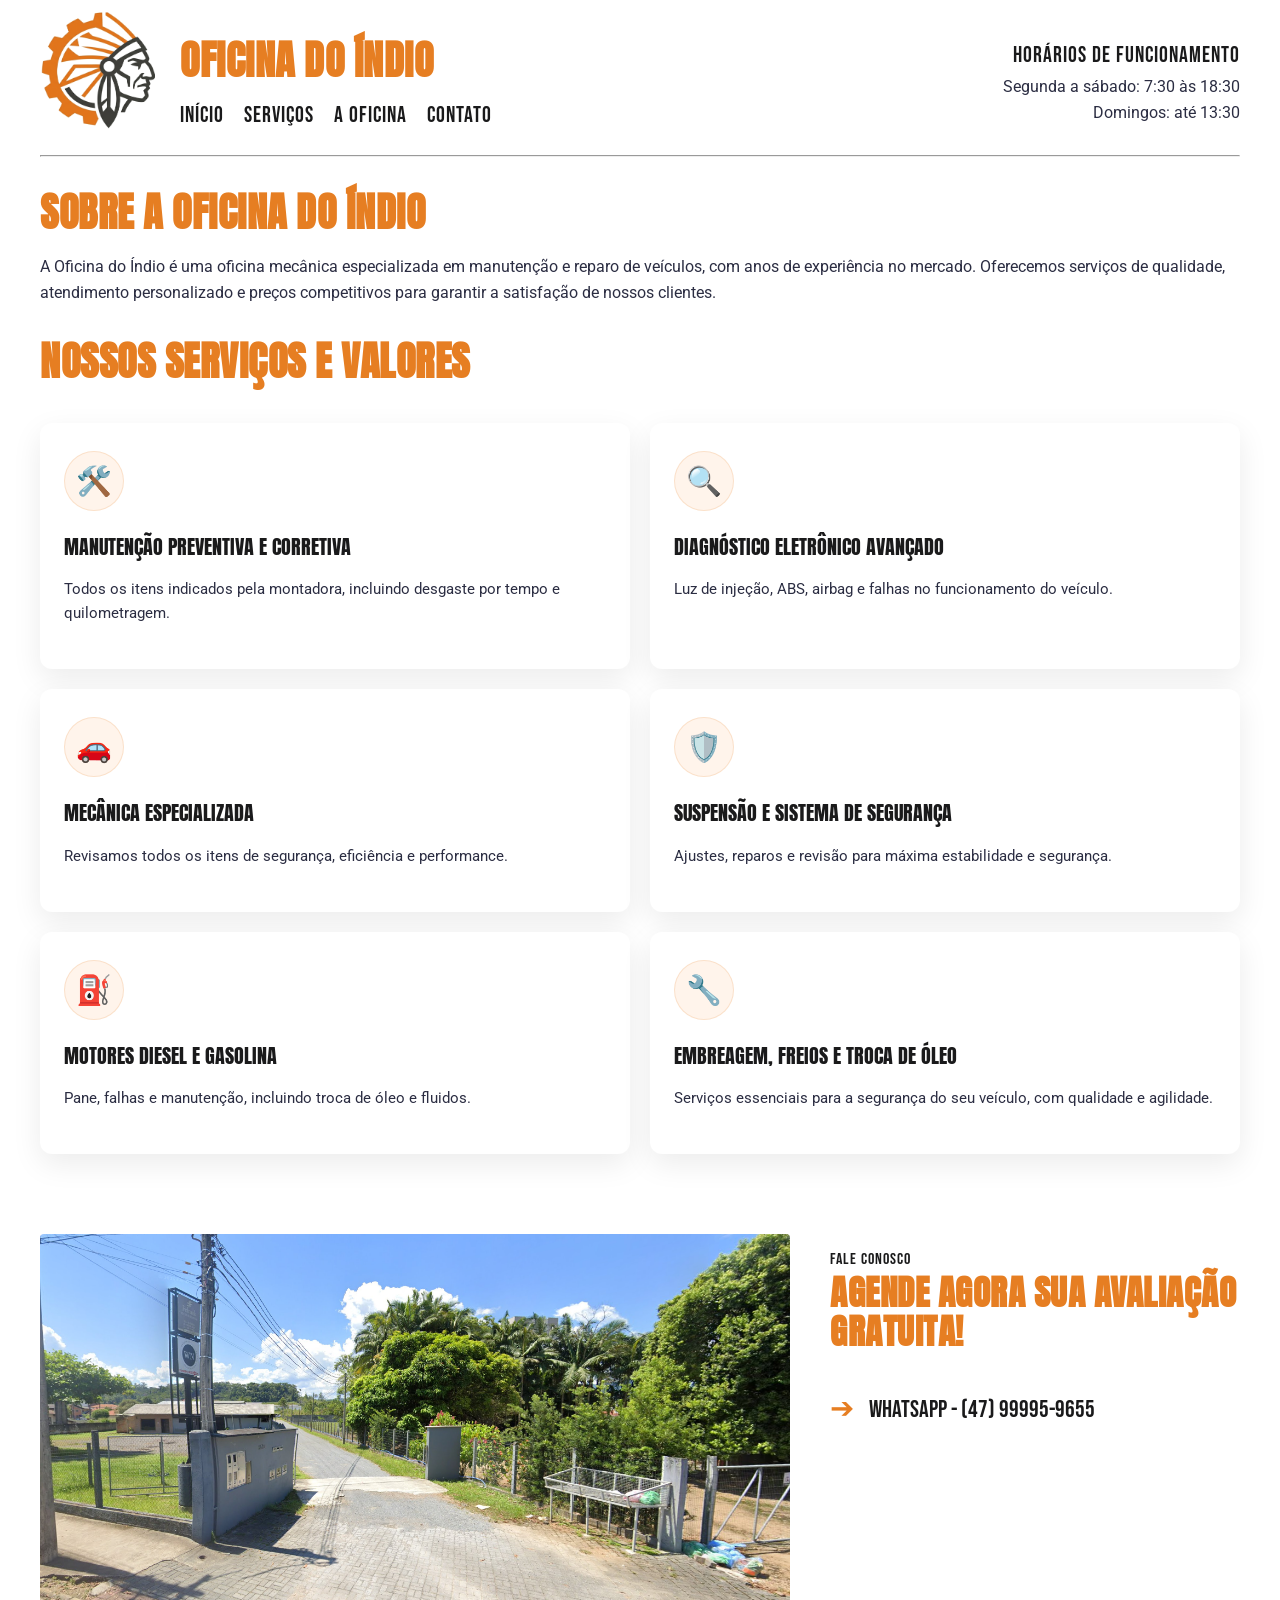
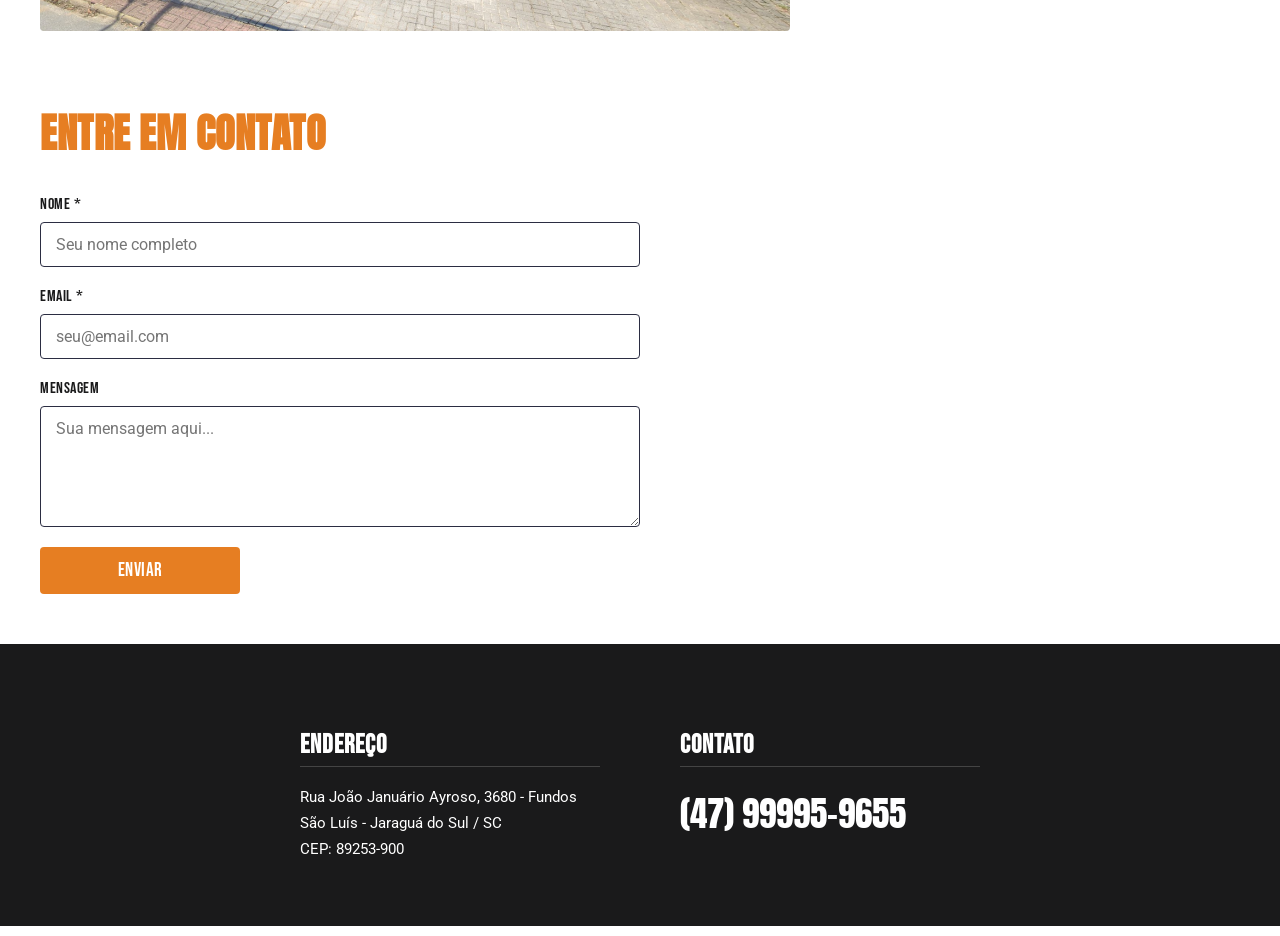
==== index.html @ 6eb39677 "Teste de posicionamento dos cards" ====
<!doctype html>
<html lang="pt-br">
  <head>
    <meta charset="UTF-8" />
    <title>Centro Automotivo - Tabela de Serviços</title>
    <link
      href="https://fonts.googleapis.com/css2?family=Anton&family=Bebas+Neue&family=Roboto:wght@400&display=swap"
      rel="stylesheet"
    />
    <link rel="stylesheet" href="style.css" />
  </head>
  <body>
    <header class="cabecalho-principal">
      <div class="logo-site">
        <img src="assets/Indio.png" alt="Logo Oficina do Índio" />
      </div>
      <div class="conteudo-header">
        <h1 class="titulo">Oficina do Índio</h1>
        <nav>
          <ul
            class="subtitulo"
            style="
              list-style: none;
              display: flex;
              gap: 20px;
              padding: 0;
              margin: 0;
            "
          >
            <li>
              <a href="#" style="text-decoration: none; color: inherit"
                >Início</a
              >
            </li>
            <li>
              <a href="#" style="text-decoration: none; color: inherit"
                >Serviços</a
              >
            </li>
            <li>
              <a
                href="https://www.google.com/maps/place/Felmak+Ind%C3%BAstria+e+Com%C3%A9rcio+de+M%C3%A1quinas/@-26.5097219,-49.1143151,3a,72.2y,346.42h,93.83t/data=!3m7!1e1!3m5!1s7PEscb634aIhVpwPWWst5g!2e0!6shttps:%2F%2Fstreetviewpixels-pa.googleapis.com%2Fv1%2Fthumbnail%3Fcb_client%3Dmaps_sv.tactile%26w%3D900%26h%3D600%26pitch%3D-3.8315951466737204%26panoid%3D7PEscb634aIhVpwPWWst5g%26yaw%3D346.4233064825721!7i16384!8i8192!4m6!3m5!1s0x94de959bc41b683d:0xf717cbf7c8d85d97!8m2!3d-26.509645!4d-49.114308!16s%2Fg%2F11fd4t3gtv?entry=ttu&g_ep=EgoyMDI2MDQxMi4wIKXMDSoASAFQAw%3D%3D"
                target="_blank"
                rel="noopener noreferrer"
                style="text-decoration: none; color: inherit"
                >A Oficina</a
              >
            </li>
            <li>
              <a
                href="#sessao-contato"
                style="text-decoration: none; color: inherit"
                >Contato</a
              >
            </li>
          </ul>
        </nav>
      </div>
      <div class="horarios-container">
        <h3 class="subtitulo">Horários de Funcionamento</h3>
        <p class="texto-corpo horarios">
          Segunda a sábado: 7:30 às 18:30<br />
          Domingos: até 13:30
        </p>
      </div>
    </header>

    <hr />

    <main>
      <h2 class="titulo">Sobre a Oficina do Índio</h2>
      <p class="texto-corpo">
        A Oficina do Índio é uma oficina mecânica especializada em manutenção e
        reparo de veículos, com anos de experiência no mercado. Oferecemos
        serviços de qualidade, atendimento personalizado e preços competitivos
        para garantir a satisfação de nossos clientes.
      </p>

      <h2 class="titulo">Nossos Serviços e Valores</h2>

      <section class="cards-servicos">
        <article class="card-servico">
          <div class="card-icone">🛠️</div>
          <h3>Manutenção Preventiva e Corretiva</h3>
          <p>
            Todos os itens indicados pela montadora, incluindo desgaste por
            tempo e quilometragem.
          </p>
        </article>
        <article class="card-servico">
          <div class="card-icone">🔍</div>
          <h3>Diagnóstico Eletrônico Avançado</h3>
          <p>
            Luz de injeção, ABS, airbag e falhas no funcionamento do veículo.
          </p>
        </article>
        <article class="card-servico">
          <div class="card-icone">🚗</div>
          <h3>Mecânica Especializada</h3>
          <p>
            Revisamos todos os itens de segurança, eficiência e performance.
          </p>
        </article>
        <article class="card-servico">
          <div class="card-icone">🛡️</div>
          <h3>Suspensão e Sistema de Segurança</h3>
          <p>
            Ajustes, reparos e revisão para máxima estabilidade e segurança.
          </p>
        </article>
        <article class="card-servico">
          <div class="card-icone">⛽</div>
          <h3>Motores Diesel e Gasolina</h3>
          <p>Pane, falhas e manutenção, incluindo troca de óleo e fluidos.</p>
        </article>
        <article class="card-servico">
          <div class="card-icone">🔧</div>
          <h3>Embreagem, Freios e Troca de Óleo</h3>
          <p>
            Serviços essenciais para a segurança do seu veículo, com qualidade e
            agilidade.
          </p>
        </article>
      </section>

      <section id="sessao-contato" class="container-agendamento">
        <div class="bloco-imagem">
          <img
            src="assets/Imagem Exterior Oficina.png"
            alt="Oficina do Índio"
            height="350"
            ,
            width="600"
          />
        </div>
        <div class="bloco-texto">
          <p class="subtitulo" style="font-size: 1rem; margin-bottom: 5px">
            Fale Conosco
          </p>
          <h2 class="titulo" style="font-size: 2.2rem; margin-top: 0">
            Agende agora sua avaliação gratuita!
          </h2>
          <a
            href="https://wa.me/5547999959655"
            target="_blank"
            class="botao-zap"
          >
            <span class="seta">➔</span> WHATSAPP - (47) 99995-9655
          </a>
        </div>
      </section>

      <h2 class="titulo">Entre em Contato</h2>
      <form
        action="https://formspree.io/f/mqeweqrk"
        method="POST"
        class="formulario"
      >
        <div class="grupo-formulario">
          <label for="nome" class="rotulo">Nome *</label>
          <input
            type="text"
            id="nome"
            name="nome"
            required
            placeholder="Seu nome completo"
          />
        </div>
        <div class="grupo-formulario">
          <label for="email" class="rotulo">Email *</label>
          <input
            type="email"
            id="email"
            name="email"
            required
            placeholder="seu@email.com"
          />
        </div>
        <div class="grupo-formulario">
          <label for="mensagem" class="rotulo">Mensagem</label>
          <textarea
            id="mensagem"
            name="mensagem"
            placeholder="Sua mensagem aqui..."
            rows="5"
          ></textarea>
        </div>
        <button type="submit" class="botao-enviar">Enviar</button>
      </form>
    </main>

    <footer class="rodape-container">
      <div class="coluna-footer">
        <h3 class="subtitulo-footer">Endereço</h3>
        <div class="linha-divisora"></div>
        <div class="texto-corpo-footer">
          <p>Rua João Januário Ayroso, 3680 - Fundos</p>
          <p>São Luís - Jaraguá do Sul / SC</p>
          <p>CEP: 89253-900</p>
        </div>
      </div>

      <div class="coluna-footer">
        <h3 class="subtitulo-footer">Contato</h3>
        <div class="linha-divisora"></div>
        <div class="zap-destaque">(47) 99995-9655</div>
      </div>
    </footer>
  </body>
</html>
---- style.css ----
:root {
  --laranja-industrial: #e67e22;
  --preto-graxa: #1a1a1b;
  --cinza-metal: #2b2d42;
  --cinza-fundo: #f5f5f5;
}

html {
  scroll-behavior: smooth;
  overflow-x: hidden;
}

body {
  margin: 40px;
  background-color: #ffffff;
  overflow-x: hidden;
}

.titulo {
  font-family: "Anton", sans-serif;
  text-transform: uppercase;
  font-size: 2.5rem;
  line-height: 1.1;
  letter-spacing: 0.5px;
  color: var(--laranja-industrial);
  margin-bottom: 20px;
  display: block;
}

.subtitulo {
  font-family: "Bebas Neue", sans-serif;
  font-weight: 400;
  color: var(--preto-graxa);
  text-transform: uppercase;
  font-size: 1.4rem;
  letter-spacing: 1px;
}

.texto-corpo {
  font-family: "Roboto", sans-serif;
  font-weight: 400;
  font-size: 1rem;
  color: var(--cinza-metal);
  line-height: 1.6;
}

.cards-servicos {
  display: grid;
  gap: 20px;
  grid-template-columns: repeat(2, minmax(0, 1fr));
  margin: 40px 0;
}

@media (max-width: 768px) {
  .cards-servicos {
    grid-template-columns: 1fr;
  }
}

.card-servico {
  background: #ffffff;
  border-radius: 12px;
  padding: 28px 24px;
  box-shadow: 0 10px 30px rgba(0, 0, 0, 0.08);
  transition:
    transform 0.25s ease,
    box-shadow 0.25s ease;
}

.card-servico:hover {
  transform: translateY(-6px);
  box-shadow: 0 16px 36px rgba(0, 0, 0, 0.12);
}

.card-icone {
  width: 58px;
  height: 58px;
  border-radius: 50%;
  background: #fff4eb;
  display: flex;
  align-items: center;
  justify-content: center;
  font-size: 1.8rem;
  margin-bottom: 18px;
  color: var(--laranja-industrial);
  border: 1px solid rgba(230, 126, 34, 0.16);
}

.card-servico h3 {
  font-family: "Anton", sans-serif;
  font-size: 1.25rem;
  font-weight: 400;
  margin-bottom: 12px;
  color: var(--preto-graxa);
  text-transform: uppercase;
}

.card-servico p {
  font-family: "Roboto", sans-serif;
  color: var(--cinza-metal);
  font-size: 0.96rem;
  line-height: 1.6;
}

.horarios {
  text-align: right;
}

.formulario {
  display: flex;
  flex-direction: column;
  gap: 20px;
  max-width: 600px;
  margin: 40px 0;
}

.grupo-formulario {
  display: flex;
  flex-direction: column;
  gap: 8px;
}

.rotulo {
  font-family: "Bebas Neue", sans-serif;
  font-size: 1rem;
  color: var(--preto-graxa);
  text-transform: uppercase;
  letter-spacing: 0.5px;
}

.formulario input,
.formulario textarea {
  padding: 12px 15px;
  border: 1px solid var(--cinza-metal);
  border-radius: 4px;
  font-family: "Roboto", sans-serif;
  font-size: 1rem;
  color: var(--cinza-metal);
  resize: vertical;
}

.formulario input:focus,
.formulario textarea:focus {
  outline: none;
  border-color: var(--laranja-industrial);
  box-shadow: 0 0 5px rgba(230, 126, 34, 0.3);
}

.botao-enviar {
  padding: 12px 30px;
  background-color: var(--laranja-industrial);
  color: #ffffff;
  border: none;
  border-radius: 4px;
  font-family: "Bebas Neue", sans-serif;
  font-size: 1.2rem;
  text-transform: uppercase;
  letter-spacing: 0.5px;
  cursor: pointer;
  transition:
    background-color 0.3s,
    transform 0.2s;
  max-width: 200px;
}

.botao-enviar:hover {
  background-color: #d46a1a;
  transform: translateY(-2px);
}

.botao-enviar:active {
  transform: translateY(0);
}

.modal-overlay {
  display: none;
  position: fixed;
  top: 0;
  left: 0;
  width: 100%;
  height: 100%;
  background-color: rgba(0, 0, 0, 0.5);
  z-index: 999;
  align-items: center;
  justify-content: center;
}

.modal-overlay.ativo {
  display: flex;
}

.modal {
  background-color: #ffffff;
  border-radius: 8px;
  padding: 40px;
  text-align: center;
  max-width: 500px;
  width: 90%;
  box-shadow: 0 4px 20px rgba(0, 0, 0, 0.2);
  animation: slideIn 0.3s ease-out;
}

@keyframes slideIn {
  from {
    opacity: 0;
    transform: translateY(-20px);
  }
  to {
    opacity: 1;
    transform: translateY(0);
  }
}

.modal.sucesso {
  border-left: 5px solid #27ae60;
}

.modal.erro {
  border-left: 5px solid #e74c3c;
}

.modal-titulo {
  font-family: "Bebas Neue", sans-serif;
  font-size: 1.8rem;
  text-transform: uppercase;
  margin-bottom: 15px;
  letter-spacing: 0.5px;
}

.modal.sucesso .modal-titulo {
  color: #27ae60;
}

.modal.erro .modal-titulo {
  color: #e74c3c;
}

.modal-mensagem {
  font-family: "Roboto", sans-serif;
  font-size: 1rem;
  color: var(--cinza-metal);
  margin-bottom: 25px;
  line-height: 1.6;
}

.modal-botao {
  padding: 10px 25px;
  background-color: var(--laranja-industrial);
  color: #ffffff;
  border: none;
  border-radius: 4px;
  font-family: "Bebas Neue", sans-serif;
  font-size: 1rem;
  text-transform: uppercase;
  cursor: pointer;
  transition: background-color 0.3s;
}

.modal-botao:hover {
  background-color: #d46a1a;
}

nav a {
  color: inherit;
  text-decoration: none;
}

table {
  border-collapse: collapse;
  width: 100%;
  max-width: 750px;
  margin: 20px 0;
  border: none;
}

thead tr.subtitulo {
  background-color: var(--preto-graxa);
}

th {
  color: #ffffff;
  text-align: left;
  padding: 15px;
}

tbody td {
  padding: 12px 15px;
  border: none;
}

tbody tr:nth-child(even) {
  background-color: var(--cinza-fundo);
}

tbody tr:nth-child(odd) {
  background-color: #ffffff;
}

.container-agendamento {
  display: flex;
  align-items: flex-start;
  justify-content: flex-start;
  gap: 40px;
  margin: 80px 0;
  flex-wrap: wrap;
}

.bloco-imagem {
  text-align: left;
  max-width: 750px;
  width: 100%;
}

.bloco-imagem img {
  display: block;
  margin: 0;
  width: 100%;
  max-width: 750px;
  height: auto;
  border-radius: 4px;
}

.bloco-texto {
  flex: 1;
  min-width: 300px;
  max-width: 500px;
}

.botao-zap {
  display: inline-flex;
  align-items: center;
  text-decoration: none;
  font-family: "Bebas Neue", sans-serif;
  color: var(--preto-graxa);
  font-size: 1.5rem;
  margin-top: 20px;
  transition: transform 0.2s;
}

.botao-zap:hover {
  transform: translateX(10px);
}

.botao-zap .seta {
  color: var(--laranja-industrial);
  margin-right: 15px;
  font-size: 1.8rem;
}

.rodape-container {
  background-color: var(--preto-graxa);
  width: 100vw;
  position: relative;
  left: 50%;
  right: 50%;
  margin-left: -50vw;
  margin-right: -50vw;
  padding: 60px 0;
  margin-top: 50px;
  display: flex;
  justify-content: center;
  gap: 80px;
  flex-wrap: wrap;
}

.coluna-footer {
  min-width: 300px;
}

.subtitulo-footer {
  font-family: "Bebas Neue", sans-serif;
  color: #ffffff;
  font-size: 1.6rem;
  text-transform: uppercase;
  margin-bottom: 5px;
  letter-spacing: 1px;
}

.linha-divisora {
  width: 100%;
  height: 1px;
  background-color: #444;
  margin-bottom: 20px;
}

.texto-corpo-footer p {
  font-family: "Roboto", sans-serif;
  color: #ffffff !important;
  font-size: 0.95rem;
  margin: 5px 0;
  line-height: 1.4;
}

.zap-destaque {
  font-family: "Anton", sans-serif;
  color: #ffffff;
  font-size: 2.2rem;
  margin-top: 20px;
}

body {
  position: relative;
  margin: 0;
  padding: 10px 40px;
  background-color: #ffffff;
  overflow-x: hidden;
}

.horarios-container {
  position: absolute;
  top: 20px;
  right: 40px;
  text-align: right;
  max-width: 260px;
}

.horarios-container .subtitulo {
  margin-bottom: 5px;
}

.horarios-container .texto-corpo {
  margin: 0;
}

.logo-site img {
  height: 120px;
  width: auto;
  display: block;
}

.conteudo-header nav {
  margin-top: 15px;
}

.cabecalho-principal {
  display: flex;
  align-items: center;
  gap: 25px;
  margin-top: 0;
  margin-bottom: 25px;
}
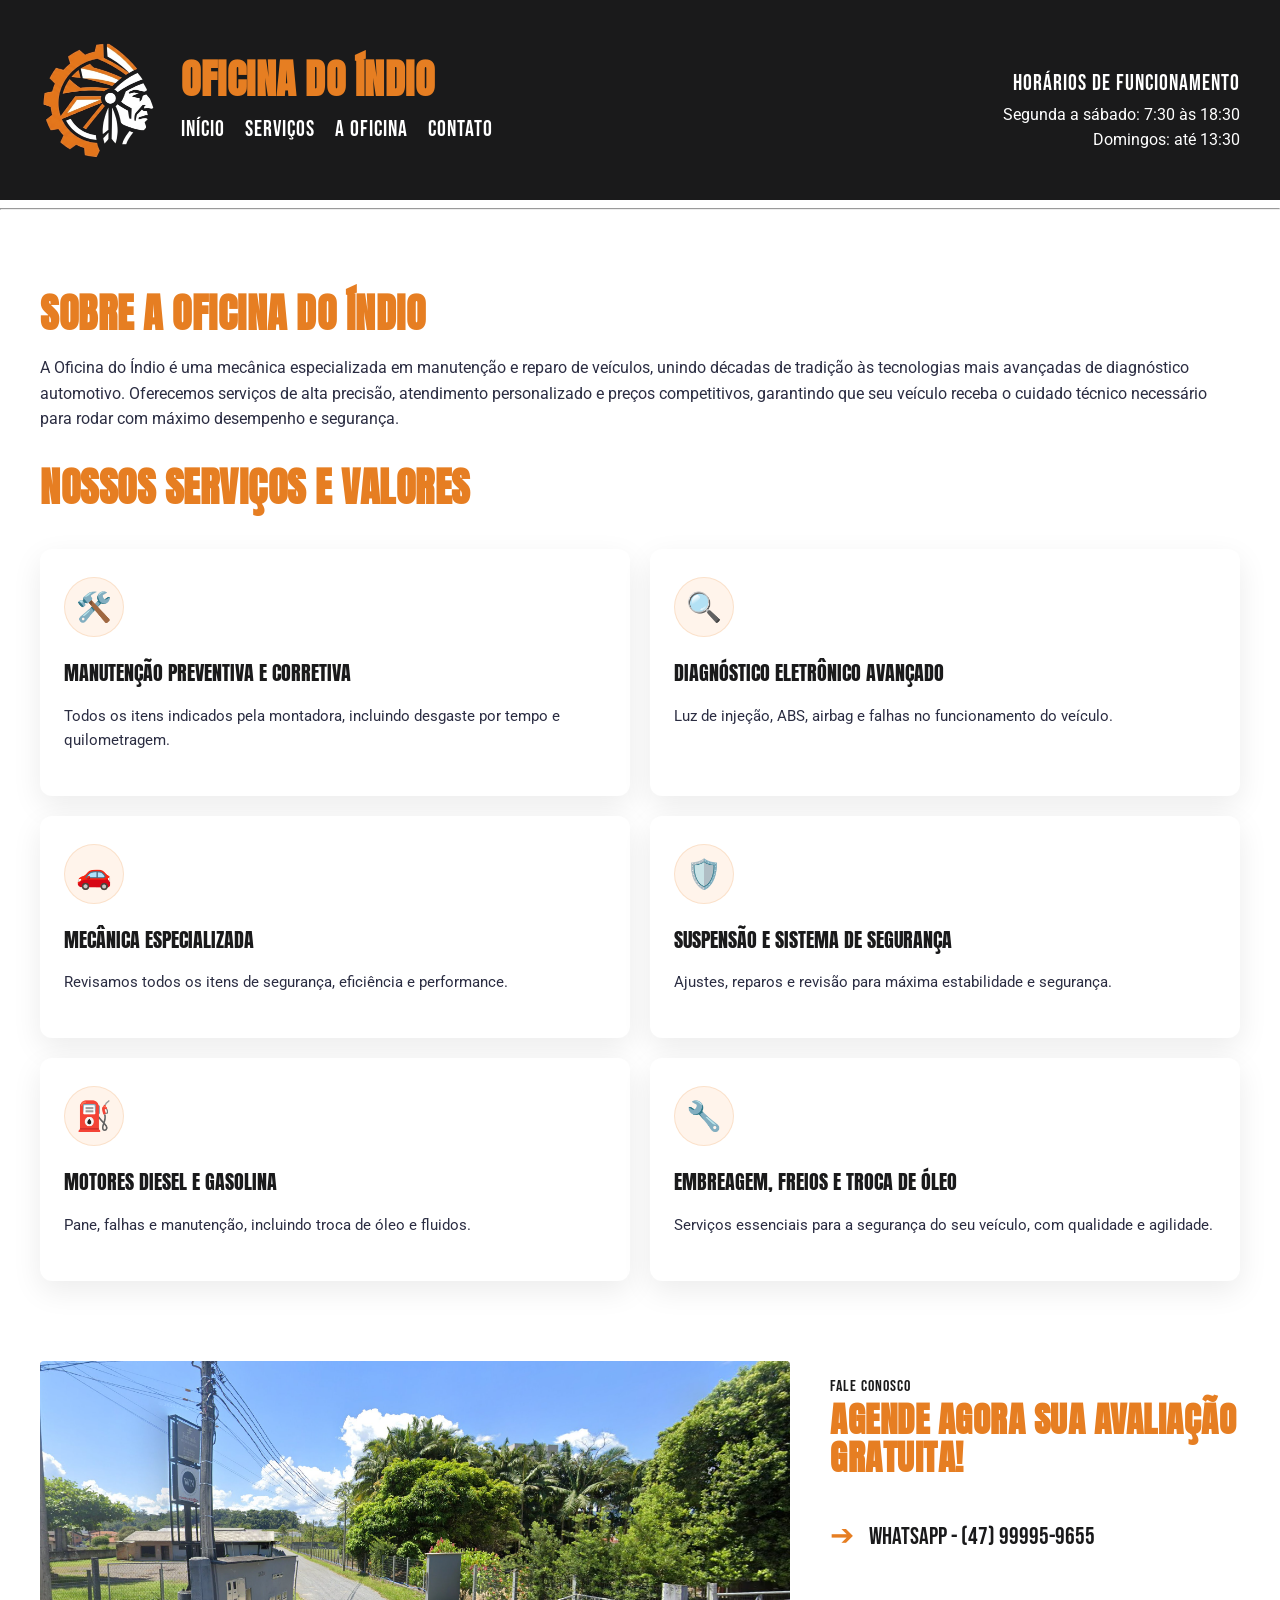
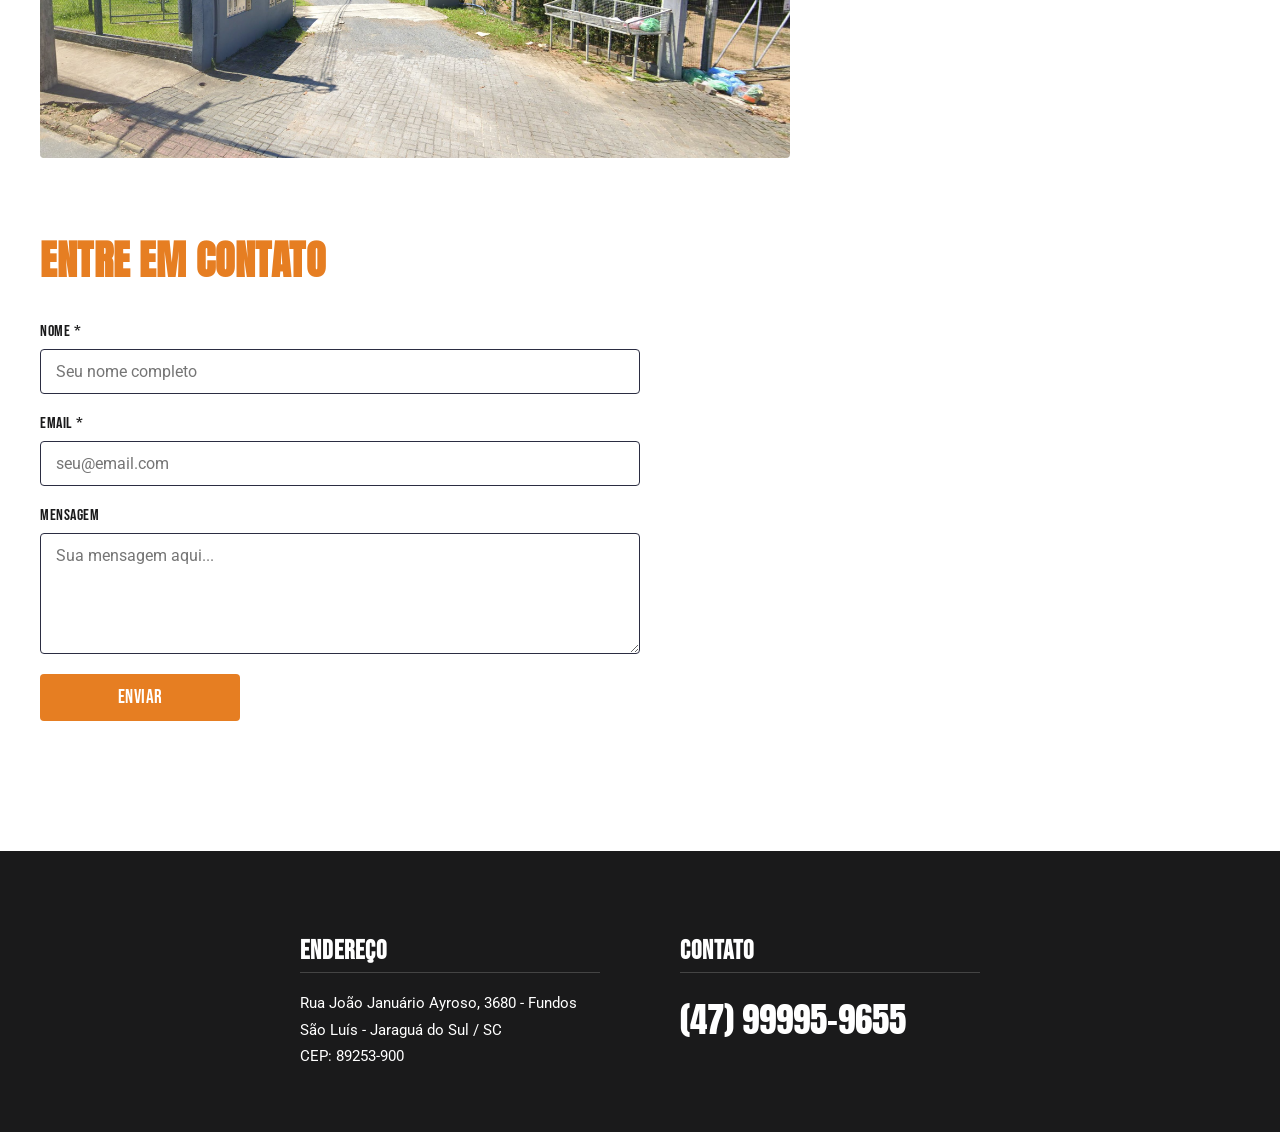
==== commit b1395ca4: "Modifiquei o ícone e o texto um pouco" ====
--- a/index.html
+++ b/index.html
@@ -12,7 +12,7 @@
   <body>
     <header class="cabecalho-principal">
       <div class="logo-site">
-        <img src="assets/Indio.png" alt="Logo Oficina do Índio" />
+        <img src="assets/indio2.png" alt="Logo Oficina do Índio" />
       </div>
       <div class="conteudo-header">
         <h1 class="titulo">Oficina do Índio</h1>
@@ -70,10 +70,10 @@
     <main>
       <h2 class="titulo">Sobre a Oficina do Índio</h2>
       <p class="texto-corpo">
-        A Oficina do Índio é uma oficina mecânica especializada em manutenção e
-        reparo de veículos, com anos de experiência no mercado. Oferecemos
-        serviços de qualidade, atendimento personalizado e preços competitivos
-        para garantir a satisfação de nossos clientes.
+        A Oficina do Índio é uma mecânica especializada em manutenção e reparo de veículos,
+        unindo décadas de tradição às tecnologias mais avançadas de diagnóstico automotivo.
+        Oferecemos serviços de alta precisão, atendimento personalizado e preços competitivos,
+        garantindo que seu veículo receba o cuidado técnico necessário para rodar com máximo desempenho e segurança.
       </p>
 
       <h2 class="titulo">Nossos Serviços e Valores</h2>
--- a/style.css
+++ b/style.css
@@ -11,9 +11,82 @@
 }
 
 body {
-  margin: 40px;
+  margin: 0;
+  padding: 0;
   background-color: #ffffff;
   overflow-x: hidden;
+}
+
+main {
+  padding: 40px;
+}
+
+.cabecalho-principal {
+  background-color: var(--preto-graxa);
+  width: 100vw;
+  position: relative;
+  left: 50%;
+  right: 50%;
+  margin-left: -50vw;
+  margin-right: -50vw;
+  padding: 30px 40px;
+  display: flex;
+  align-items: center;
+  gap: 25px;
+  box-sizing: border-box;
+}
+
+.logo-site img {
+  height: 140px;
+  width: auto;
+  display: block;
+}
+
+.conteudo-header {
+  display: flex;
+  flex-direction: column;
+  justify-content: center;
+}
+
+.conteudo-header .titulo {
+  margin: 0;
+  color: var(--laranja-industrial);
+  font-family: "Anton", sans-serif;
+  text-transform: uppercase;
+  font-size: 2.5rem;
+  line-height: 1.1;
+}
+
+.conteudo-header nav {
+  margin-top: 15px;
+}
+
+.cabecalho-principal nav a {
+  color: #ffffff !important;
+  text-decoration: none;
+  font-family: "Bebas Neue", sans-serif;
+  font-size: 1.4rem;
+  letter-spacing: 1px;
+  text-transform: uppercase;
+}
+
+.cabecalho-principal nav a:hover {
+  color: var(--laranja-industrial) !important;
+}
+
+.horarios-container {
+  margin-left: auto;
+  text-align: right;
+}
+
+.horarios-container .subtitulo {
+  color: #ffffff !important;
+  margin-bottom: 5px;
+}
+
+.horarios-container .horarios {
+  color: #ffffff !important;
+  margin: 0;
 }
 
 .titulo {
@@ -62,9 +135,7 @@
   border-radius: 12px;
   padding: 28px 24px;
   box-shadow: 0 10px 30px rgba(0, 0, 0, 0.08);
-  transition:
-    transform 0.25s ease,
-    box-shadow 0.25s ease;
+  transition: transform 0.25s ease, box-shadow 0.25s ease;
 }
 
 .card-servico:hover {
@@ -100,10 +171,6 @@
   color: var(--cinza-metal);
   font-size: 0.96rem;
   line-height: 1.6;
-}
-
-.horarios {
-  text-align: right;
 }
 
 .formulario {
@@ -139,13 +206,6 @@
   resize: vertical;
 }
 
-.formulario input:focus,
-.formulario textarea:focus {
-  outline: none;
-  border-color: var(--laranja-industrial);
-  box-shadow: 0 0 5px rgba(230, 126, 34, 0.3);
-}
-
 .botao-enviar {
   padding: 12px 30px;
   background-color: var(--laranja-industrial);
@@ -157,143 +217,8 @@
   text-transform: uppercase;
   letter-spacing: 0.5px;
   cursor: pointer;
-  transition:
-    background-color 0.3s,
-    transform 0.2s;
+  transition: background-color 0.3s, transform 0.2s;
   max-width: 200px;
-}
-
-.botao-enviar:hover {
-  background-color: #d46a1a;
-  transform: translateY(-2px);
-}
-
-.botao-enviar:active {
-  transform: translateY(0);
-}
-
-.modal-overlay {
-  display: none;
-  position: fixed;
-  top: 0;
-  left: 0;
-  width: 100%;
-  height: 100%;
-  background-color: rgba(0, 0, 0, 0.5);
-  z-index: 999;
-  align-items: center;
-  justify-content: center;
-}
-
-.modal-overlay.ativo {
-  display: flex;
-}
-
-.modal {
-  background-color: #ffffff;
-  border-radius: 8px;
-  padding: 40px;
-  text-align: center;
-  max-width: 500px;
-  width: 90%;
-  box-shadow: 0 4px 20px rgba(0, 0, 0, 0.2);
-  animation: slideIn 0.3s ease-out;
-}
-
-@keyframes slideIn {
-  from {
-    opacity: 0;
-    transform: translateY(-20px);
-  }
-  to {
-    opacity: 1;
-    transform: translateY(0);
-  }
-}
-
-.modal.sucesso {
-  border-left: 5px solid #27ae60;
-}
-
-.modal.erro {
-  border-left: 5px solid #e74c3c;
-}
-
-.modal-titulo {
-  font-family: "Bebas Neue", sans-serif;
-  font-size: 1.8rem;
-  text-transform: uppercase;
-  margin-bottom: 15px;
-  letter-spacing: 0.5px;
-}
-
-.modal.sucesso .modal-titulo {
-  color: #27ae60;
-}
-
-.modal.erro .modal-titulo {
-  color: #e74c3c;
-}
-
-.modal-mensagem {
-  font-family: "Roboto", sans-serif;
-  font-size: 1rem;
-  color: var(--cinza-metal);
-  margin-bottom: 25px;
-  line-height: 1.6;
-}
-
-.modal-botao {
-  padding: 10px 25px;
-  background-color: var(--laranja-industrial);
-  color: #ffffff;
-  border: none;
-  border-radius: 4px;
-  font-family: "Bebas Neue", sans-serif;
-  font-size: 1rem;
-  text-transform: uppercase;
-  cursor: pointer;
-  transition: background-color 0.3s;
-}
-
-.modal-botao:hover {
-  background-color: #d46a1a;
-}
-
-nav a {
-  color: inherit;
-  text-decoration: none;
-}
-
-table {
-  border-collapse: collapse;
-  width: 100%;
-  max-width: 750px;
-  margin: 20px 0;
-  border: none;
-}
-
-thead tr.subtitulo {
-  background-color: var(--preto-graxa);
-}
-
-th {
-  color: #ffffff;
-  text-align: left;
-  padding: 15px;
-}
-
-tbody td {
-  padding: 12px 15px;
-  border: none;
-}
-
-tbody tr:nth-child(even) {
-  background-color: var(--cinza-fundo);
-}
-
-tbody tr:nth-child(odd) {
-  background-color: #ffffff;
 }
 
 .container-agendamento {
@@ -335,10 +260,6 @@
   font-size: 1.5rem;
   margin-top: 20px;
   transition: transform 0.2s;
-}
-
-.botao-zap:hover {
-  transform: translateX(10px);
 }
 
 .botao-zap .seta {
@@ -396,46 +317,4 @@
   color: #ffffff;
   font-size: 2.2rem;
   margin-top: 20px;
-}
-
-body {
-  position: relative;
-  margin: 0;
-  padding: 10px 40px;
-  background-color: #ffffff;
-  overflow-x: hidden;
-}
-
-.horarios-container {
-  position: absolute;
-  top: 20px;
-  right: 40px;
-  text-align: right;
-  max-width: 260px;
-}
-
-.horarios-container .subtitulo {
-  margin-bottom: 5px;
-}
-
-.horarios-container .texto-corpo {
-  margin: 0;
-}
-
-.logo-site img {
-  height: 120px;
-  width: auto;
-  display: block;
-}
-
-.conteudo-header nav {
-  margin-top: 15px;
-}
-
-.cabecalho-principal {
-  display: flex;
-  align-items: center;
-  gap: 25px;
-  margin-top: 0;
-  margin-bottom: 25px;
-}
+}
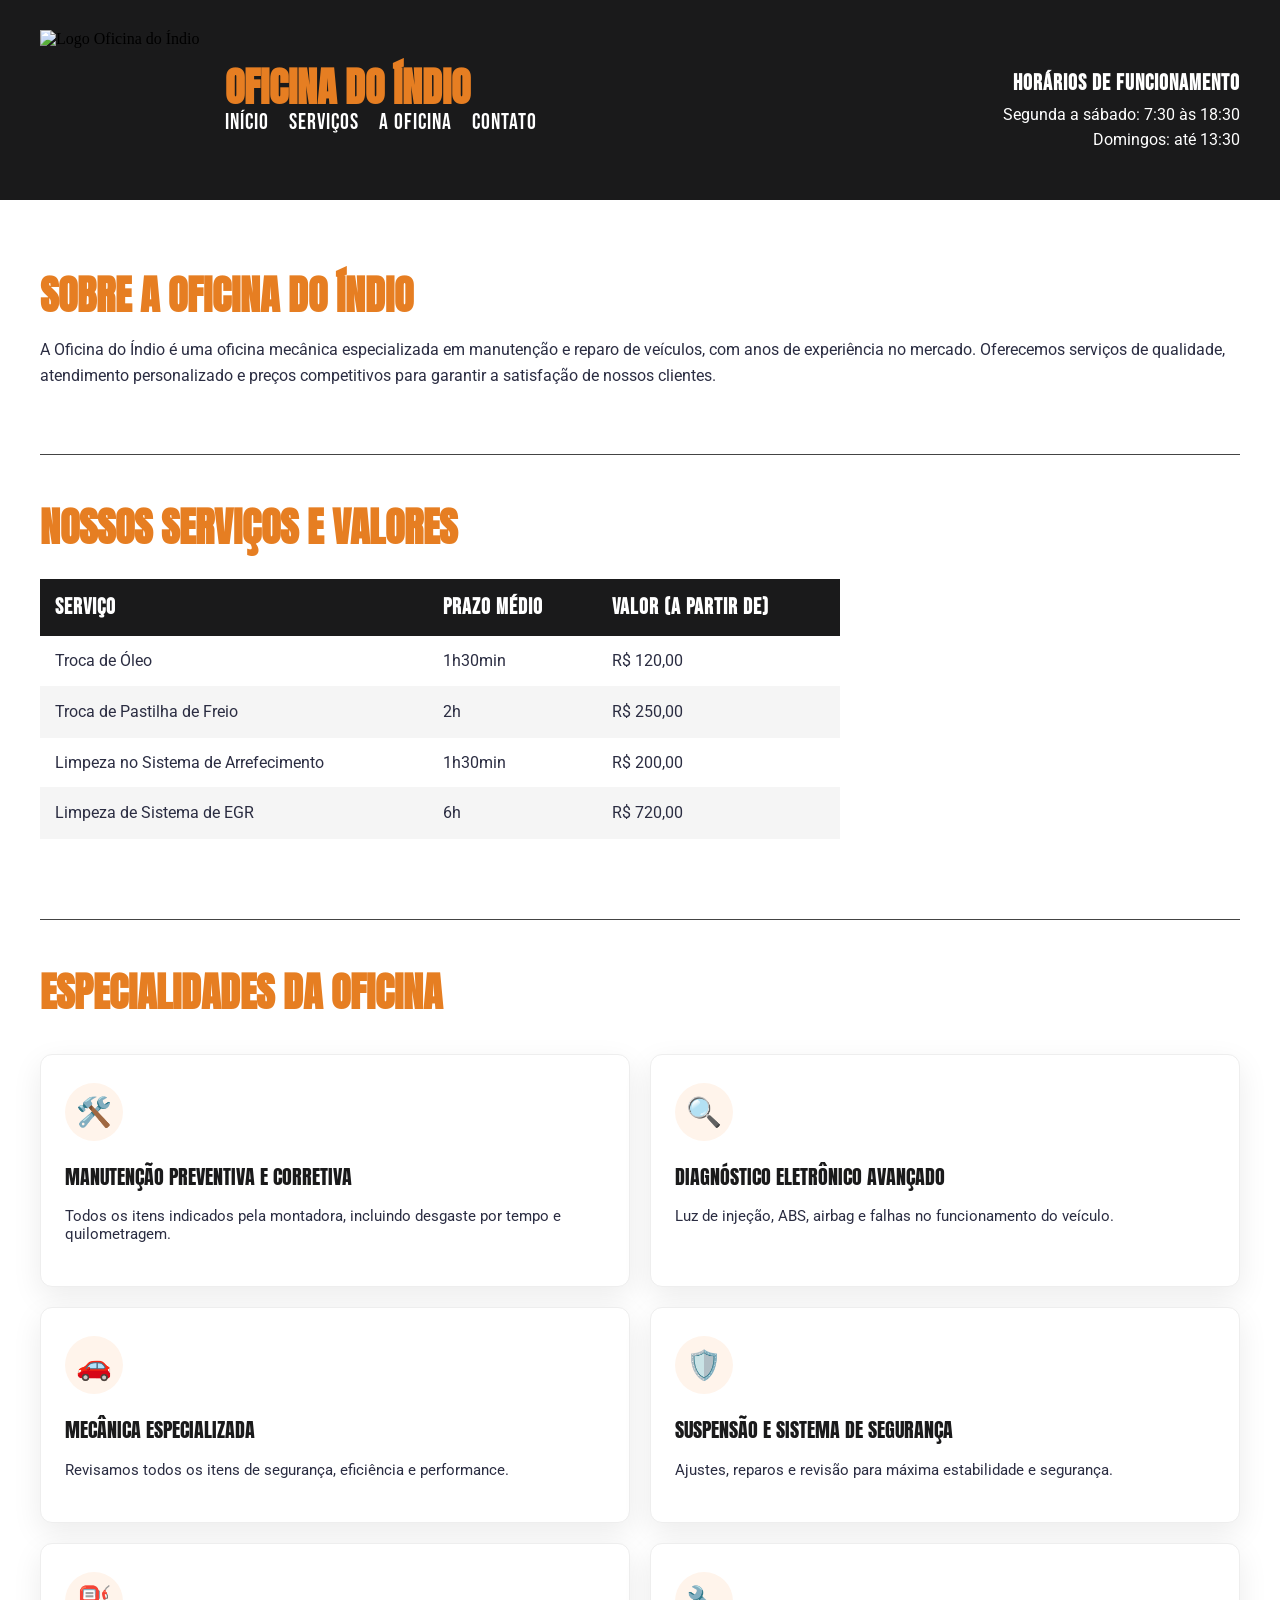
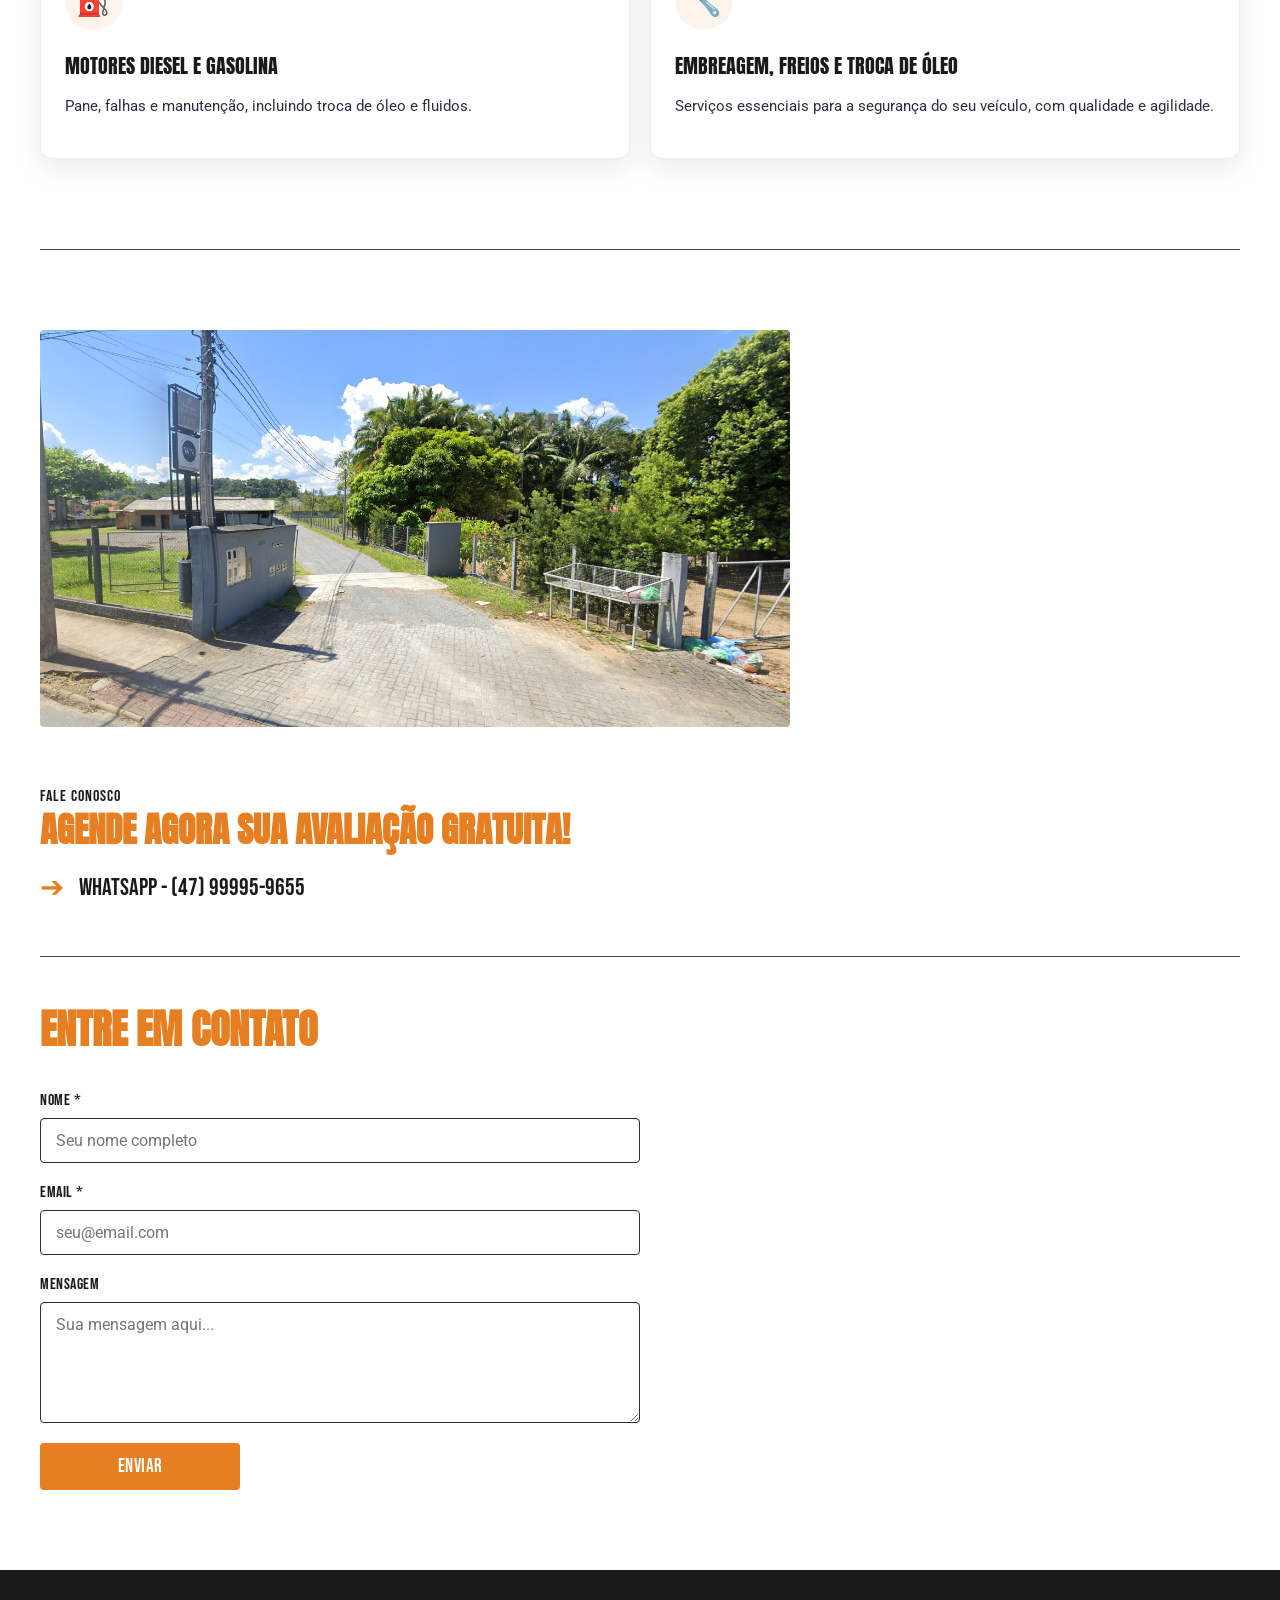
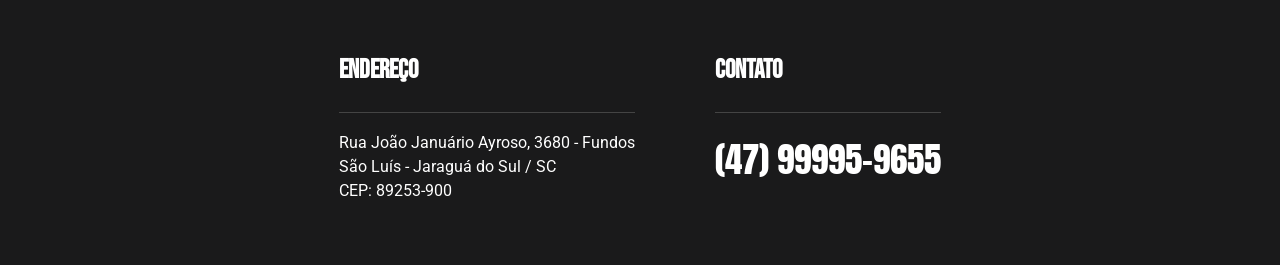
==== commit 3ef00213: "Coloquei a tabela de volta, já que ela acabou desaparecendo do código em algum momento" ====
--- a/index.html
+++ b/index.html
@@ -1,7 +1,8 @@
-<!doctype html>
+<!DOCTYPE html>
 <html lang="pt-br">
   <head>
     <meta charset="UTF-8" />
+    <meta name="viewport" content="width=device-width, initial-scale=1.0" />
     <title>Centro Automotivo - Tabela de Serviços</title>
     <link
       href="https://fonts.googleapis.com/css2?family=Anton&family=Bebas+Neue&family=Roboto:wght@400&display=swap"
@@ -12,7 +13,7 @@
   <body>
     <header class="cabecalho-principal">
       <div class="logo-site">
-        <img src="assets/indio2.png" alt="Logo Oficina do Índio" />
+        <img src="assets/Indio2.png" alt="Logo Oficina do Índio" />
       </div>
       <div class="conteudo-header">
         <h1 class="titulo">Oficina do Índio</h1>
@@ -28,30 +29,21 @@
             "
           >
             <li>
-              <a href="#" style="text-decoration: none; color: inherit"
-                >Início</a
-              >
-            </li>
-            <li>
-              <a href="#" style="text-decoration: none; color: inherit"
-                >Serviços</a
-              >
+              <a href="#">Início</a>
+            </li>
+            <li>
+              <a href="#">Serviços</a>
             </li>
             <li>
               <a
                 href="https://www.google.com/maps/place/Felmak+Ind%C3%BAstria+e+Com%C3%A9rcio+de+M%C3%A1quinas/@-26.5097219,-49.1143151,3a,72.2y,346.42h,93.83t/data=!3m7!1e1!3m5!1s7PEscb634aIhVpwPWWst5g!2e0!6shttps:%2F%2Fstreetviewpixels-pa.googleapis.com%2Fv1%2Fthumbnail%3Fcb_client%3Dmaps_sv.tactile%26w%3D900%26h%3D600%26pitch%3D-3.8315951466737204%26panoid%3D7PEscb634aIhVpwPWWst5g%26yaw%3D346.4233064825721!7i16384!8i8192!4m6!3m5!1s0x94de959bc41b683d:0xf717cbf7c8d85d97!8m2!3d-26.509645!4d-49.114308!16s%2Fg%2F11fd4t3gtv?entry=ttu&g_ep=EgoyMDI2MDQxMi4wIKXMDSoASAFQAw%3D%3D"
                 target="_blank"
                 rel="noopener noreferrer"
-                style="text-decoration: none; color: inherit"
                 >A Oficina</a
               >
             </li>
             <li>
-              <a
-                href="#sessao-contato"
-                style="text-decoration: none; color: inherit"
-                >Contato</a
-              >
+              <a href="#sessao-contato">Contato</a>
             </li>
           </ul>
         </nav>
@@ -65,62 +57,98 @@
       </div>
     </header>
 
-    <hr />
-
     <main>
-      <h2 class="titulo">Sobre a Oficina do Índio</h2>
-      <p class="texto-corpo">
-        A Oficina do Índio é uma mecânica especializada em manutenção e reparo de veículos,
-        unindo décadas de tradição às tecnologias mais avançadas de diagnóstico automotivo.
-        Oferecemos serviços de alta precisão, atendimento personalizado e preços competitivos,
-        garantindo que seu veículo receba o cuidado técnico necessário para rodar com máximo desempenho e segurança.
-      </p>
-
-      <h2 class="titulo">Nossos Serviços e Valores</h2>
-
-      <section class="cards-servicos">
-        <article class="card-servico">
-          <div class="card-icone">🛠️</div>
-          <h3>Manutenção Preventiva e Corretiva</h3>
-          <p>
-            Todos os itens indicados pela montadora, incluindo desgaste por
-            tempo e quilometragem.
-          </p>
-        </article>
-        <article class="card-servico">
-          <div class="card-icone">🔍</div>
-          <h3>Diagnóstico Eletrônico Avançado</h3>
-          <p>
-            Luz de injeção, ABS, airbag e falhas no funcionamento do veículo.
-          </p>
-        </article>
-        <article class="card-servico">
-          <div class="card-icone">🚗</div>
-          <h3>Mecânica Especializada</h3>
-          <p>
-            Revisamos todos os itens de segurança, eficiência e performance.
-          </p>
-        </article>
-        <article class="card-servico">
-          <div class="card-icone">🛡️</div>
-          <h3>Suspensão e Sistema de Segurança</h3>
-          <p>
-            Ajustes, reparos e revisão para máxima estabilidade e segurança.
-          </p>
-        </article>
-        <article class="card-servico">
-          <div class="card-icone">⛽</div>
-          <h3>Motores Diesel e Gasolina</h3>
-          <p>Pane, falhas e manutenção, incluindo troca de óleo e fluidos.</p>
-        </article>
-        <article class="card-servico">
-          <div class="card-icone">🔧</div>
-          <h3>Embreagem, Freios e Troca de Óleo</h3>
-          <p>
-            Serviços essenciais para a segurança do seu veículo, com qualidade e
-            agilidade.
-          </p>
-        </article>
+      <section id="sobre">
+        <h2 class="titulo">Sobre a Oficina do Índio</h2>
+        <p class="texto-corpo">
+          A Oficina do Índio é uma oficina mecânica especializada em manutenção e
+          reparo de veículos, com anos de experiência no mercado. Oferecemos
+          serviços de qualidade, atendimento personalizado e preços competitivos
+          para garantir a satisfação de nossos clientes.
+        </p>
+      </section>
+
+      <section id="tabela-precos">
+        <h2 class="titulo">Nossos Serviços e Valores</h2>
+        <table>
+          <thead>
+            <tr class="subtitulo">
+              <th>Serviço</th>
+              <th>Prazo Médio</th>
+              <th>Valor (A partir de)</th>
+            </tr>
+          </thead>
+          <tbody class="texto-corpo">
+            <tr>
+              <td>Troca de Óleo</td>
+              <td>1h30min</td>
+              <td>R$ 120,00</td>
+            </tr>
+            <tr>
+              <td>Troca de Pastilha de Freio</td>
+              <td>2h</td>
+              <td>R$ 250,00</td>
+            </tr>
+            <tr>
+              <td>Limpeza no Sistema de Arrefecimento</td>
+              <td>1h30min</td>
+              <td>R$ 200,00</td>
+            </tr>
+            <tr>
+              <td>Limpeza de Sistema de EGR</td>
+              <td>6h</td>
+              <td>R$ 720,00</td>
+            </tr>
+          </tbody>
+        </table>
+      </section>
+
+      <section id="servicos-cards">
+        <h2 class="titulo">Especialidades da Oficina</h2>
+        <div class="cards-servicos">
+          <article class="card-servico">
+            <div class="card-icone">🛠️</div>
+            <h3>Manutenção Preventiva e Corretiva</h3>
+            <p>
+              Todos os itens indicados pela montadora, incluindo desgaste por
+              tempo e quilometragem.
+            </p>
+          </article>
+          <article class="card-servico">
+            <div class="card-icone">🔍</div>
+            <h3>Diagnóstico Eletrônico Avançado</h3>
+            <p>
+              Luz de injeção, ABS, airbag e falhas no funcionamento do veículo.
+            </p>
+          </article>
+          <article class="card-servico">
+            <div class="card-icone">🚗</div>
+            <h3>Mecânica Especializada</h3>
+            <p>
+              Revisamos todos os itens de segurança, eficiência e performance.
+            </p>
+          </article>
+          <article class="card-servico">
+            <div class="card-icone">🛡️</div>
+            <h3>Suspensão e Sistema de Segurança</h3>
+            <p>
+              Ajustes, reparos e revisão para máxima estabilidade e segurança.
+            </p>
+          </article>
+          <article class="card-servico">
+            <div class="card-icone">⛽</div>
+            <h3>Motores Diesel e Gasolina</h3>
+            <p>Pane, falhas e manutenção, incluindo troca de óleo e fluidos.</p>
+          </article>
+          <article class="card-servico">
+            <div class="card-icone">🔧</div>
+            <h3>Embreagem, Freios e Troca de Óleo</h3>
+            <p>
+              Serviços essenciais para a segurança do seu veículo, com qualidade e
+              agilidade.
+            </p>
+          </article>
+        </div>
       </section>
 
       <section id="sessao-contato" class="container-agendamento">
@@ -129,7 +157,6 @@
             src="assets/Imagem Exterior Oficina.png"
             alt="Oficina do Índio"
             height="350"
-            ,
             width="600"
           />
         </div>
@@ -150,43 +177,45 @@
         </div>
       </section>
 
-      <h2 class="titulo">Entre em Contato</h2>
-      <form
-        action="https://formspree.io/f/mqeweqrk"
-        method="POST"
-        class="formulario"
-      >
-        <div class="grupo-formulario">
-          <label for="nome" class="rotulo">Nome *</label>
-          <input
-            type="text"
-            id="nome"
-            name="nome"
-            required
-            placeholder="Seu nome completo"
-          />
-        </div>
-        <div class="grupo-formulario">
-          <label for="email" class="rotulo">Email *</label>
-          <input
-            type="email"
-            id="email"
-            name="email"
-            required
-            placeholder="seu@email.com"
-          />
-        </div>
-        <div class="grupo-formulario">
-          <label for="mensagem" class="rotulo">Mensagem</label>
-          <textarea
-            id="mensagem"
-            name="mensagem"
-            placeholder="Sua mensagem aqui..."
-            rows="5"
-          ></textarea>
-        </div>
-        <button type="submit" class="botao-enviar">Enviar</button>
-      </form>
+      <section id="contato-form">
+        <h2 class="titulo">Entre em Contato</h2>
+        <form
+          action="https://formspree.io/f/mqeweqrk"
+          method="POST"
+          class="formulario"
+        >
+          <div class="grupo-formulario">
+            <label for="nome" class="rotulo">Nome *</label>
+            <input
+              type="text"
+              id="nome"
+              name="nome"
+              required
+              placeholder="Seu nome completo"
+            />
+          </div>
+          <div class="grupo-formulario">
+            <label for="email" class="rotulo">Email *</label>
+            <input
+              type="email"
+              id="email"
+              name="email"
+              required
+              placeholder="seu@email.com"
+            />
+          </div>
+          <div class="grupo-formulario">
+            <label for="mensagem" class="rotulo">Mensagem</label>
+            <textarea
+              id="mensagem"
+              name="mensagem"
+              placeholder="Sua mensagem aqui..."
+              rows="5"
+            ></textarea>
+          </div>
+          <button type="submit" class="botao-enviar">Enviar</button>
+        </form>
+      </section>
     </main>
 
     <footer class="rodape-container">
@@ -207,4 +236,4 @@
       </div>
     </footer>
   </body>
-</html>
+</html>
--- a/style.css
+++ b/style.css
@@ -21,6 +21,7 @@
   padding: 40px;
 }
 
+/* --- HEADER --- */
 .cabecalho-principal {
   background-color: var(--preto-graxa);
   width: 100vw;
@@ -42,12 +43,6 @@
   display: block;
 }
 
-.conteudo-header {
-  display: flex;
-  flex-direction: column;
-  justify-content: center;
-}
-
 .conteudo-header .titulo {
   margin: 0;
   color: var(--laranja-industrial);
@@ -57,10 +52,6 @@
   line-height: 1.1;
 }
 
-.conteudo-header nav {
-  margin-top: 15px;
-}
-
 .cabecalho-principal nav a {
   color: #ffffff !important;
   text-decoration: none;
@@ -89,12 +80,12 @@
   margin: 0;
 }
 
+/* --- TEXTOS --- */
 .titulo {
   font-family: "Anton", sans-serif;
   text-transform: uppercase;
   font-size: 2.5rem;
   line-height: 1.1;
-  letter-spacing: 0.5px;
   color: var(--laranja-industrial);
   margin-bottom: 20px;
   display: block;
@@ -102,7 +93,6 @@
 
 .subtitulo {
   font-family: "Bebas Neue", sans-serif;
-  font-weight: 400;
   color: var(--preto-graxa);
   text-transform: uppercase;
   font-size: 1.4rem;
@@ -111,12 +101,42 @@
 
 .texto-corpo {
   font-family: "Roboto", sans-serif;
-  font-weight: 400;
   font-size: 1rem;
   color: var(--cinza-metal);
   line-height: 1.6;
 }
 
+/* --- TABELA --- */
+table {
+  border-collapse: collapse;
+  width: 100%;
+  max-width: 800px;
+  margin: 30px 0;
+}
+
+thead tr.subtitulo {
+  background-color: var(--preto-graxa);
+}
+
+th {
+  color: #ffffff;
+  text-align: left;
+  padding: 15px;
+  font-family: "Bebas Neue", sans-serif;
+}
+
+tbody td {
+  padding: 12px 15px;
+  border-bottom: 1px solid var(--cinza-fundo);
+  font-family: "Roboto", sans-serif;
+  color: var(--cinza-metal);
+}
+
+tbody tr:nth-child(even) {
+  background-color: var(--cinza-fundo);
+}
+
+/* --- CARDS --- */
 .cards-servicos {
   display: grid;
   gap: 20px;
@@ -125,9 +145,7 @@
 }
 
 @media (max-width: 768px) {
-  .cards-servicos {
-    grid-template-columns: 1fr;
-  }
+  .cards-servicos { grid-template-columns: 1fr; }
 }
 
 .card-servico {
@@ -136,6 +154,7 @@
   padding: 28px 24px;
   box-shadow: 0 10px 30px rgba(0, 0, 0, 0.08);
   transition: transform 0.25s ease, box-shadow 0.25s ease;
+  border: 1px solid #eee;
 }
 
 .card-servico:hover {
@@ -154,7 +173,6 @@
   font-size: 1.8rem;
   margin-bottom: 18px;
   color: var(--laranja-industrial);
-  border: 1px solid rgba(230, 126, 34, 0.16);
 }
 
 .card-servico h3 {
@@ -170,9 +188,43 @@
   font-family: "Roboto", sans-serif;
   color: var(--cinza-metal);
   font-size: 0.96rem;
-  line-height: 1.6;
-}
-
+}
+
+/* --- AGENDAMENTO --- */
+.container-agendamento {
+  display: flex;
+  align-items: flex-start;
+  gap: 40px;
+  margin: 80px 0;
+  flex-wrap: wrap;
+}
+
+.bloco-imagem img {
+  width: 100%;
+  max-width: 750px;
+  height: auto;
+  border-radius: 4px;
+}
+
+.botao-zap {
+  display: inline-flex;
+  align-items: center;
+  text-decoration: none;
+  font-family: "Bebas Neue", sans-serif;
+  color: var(--preto-graxa);
+  font-size: 1.5rem;
+  transition: transform 0.2s;
+}
+
+.botao-zap:hover { transform: translateX(10px); }
+
+.botao-zap .seta {
+  color: var(--laranja-industrial);
+  margin-right: 15px;
+  font-size: 1.8rem;
+}
+
+/* --- FORMULÁRIO (RESTAURADO) --- */
 .formulario {
   display: flex;
   flex-direction: column;
@@ -195,8 +247,7 @@
   letter-spacing: 0.5px;
 }
 
-.formulario input,
-.formulario textarea {
+.formulario input, .formulario textarea {
   padding: 12px 15px;
   border: 1px solid var(--cinza-metal);
   border-radius: 4px;
@@ -204,6 +255,12 @@
   font-size: 1rem;
   color: var(--cinza-metal);
   resize: vertical;
+}
+
+.formulario input:focus, .formulario textarea:focus {
+  outline: none;
+  border-color: var(--laranja-industrial);
+  box-shadow: 0 0 5px rgba(230, 126, 34, 0.3);
 }
 
 .botao-enviar {
@@ -221,53 +278,19 @@
   max-width: 200px;
 }
 
-.container-agendamento {
-  display: flex;
-  align-items: flex-start;
-  justify-content: flex-start;
-  gap: 40px;
-  margin: 80px 0;
-  flex-wrap: wrap;
-}
-
-.bloco-imagem {
-  text-align: left;
-  max-width: 750px;
-  width: 100%;
-}
-
-.bloco-imagem img {
-  display: block;
-  margin: 0;
-  width: 100%;
-  max-width: 750px;
-  height: auto;
-  border-radius: 4px;
-}
-
-.bloco-texto {
-  flex: 1;
-  min-width: 300px;
-  max-width: 500px;
-}
-
-.botao-zap {
-  display: inline-flex;
-  align-items: center;
-  text-decoration: none;
-  font-family: "Bebas Neue", sans-serif;
-  color: var(--preto-graxa);
-  font-size: 1.5rem;
-  margin-top: 20px;
-  transition: transform 0.2s;
-}
-
-.botao-zap .seta {
-  color: var(--laranja-industrial);
-  margin-right: 15px;
-  font-size: 1.8rem;
-}
-
+.botao-enviar:hover {
+  background-color: #d46a1a;
+  transform: translateY(-2px);
+}
+
+/* --- DIVISÓRIAS --- */
+#sobre, #tabela-precos, #servicos-cards, .container-agendamento {
+  border-bottom: 1px solid #444;
+  padding-bottom: 50px;
+  margin-bottom: 50px;
+}
+
+/* --- FOOTER --- */
 .rodape-container {
   background-color: var(--preto-graxa);
   width: 100vw;
@@ -277,24 +300,17 @@
   margin-left: -50vw;
   margin-right: -50vw;
   padding: 60px 0;
-  margin-top: 50px;
   display: flex;
   justify-content: center;
   gap: 80px;
   flex-wrap: wrap;
 }
 
-.coluna-footer {
-  min-width: 300px;
-}
-
 .subtitulo-footer {
   font-family: "Bebas Neue", sans-serif;
   color: #ffffff;
   font-size: 1.6rem;
   text-transform: uppercase;
-  margin-bottom: 5px;
-  letter-spacing: 1px;
 }
 
 .linha-divisora {
@@ -305,16 +321,13 @@
 }
 
 .texto-corpo-footer p {
-  font-family: "Roboto", sans-serif;
   color: #ffffff !important;
-  font-size: 0.95rem;
   margin: 5px 0;
-  line-height: 1.4;
+  font-family: "Roboto", sans-serif;
 }
 
 .zap-destaque {
   font-family: "Anton", sans-serif;
   color: #ffffff;
   font-size: 2.2rem;
-  margin-top: 20px;
 }
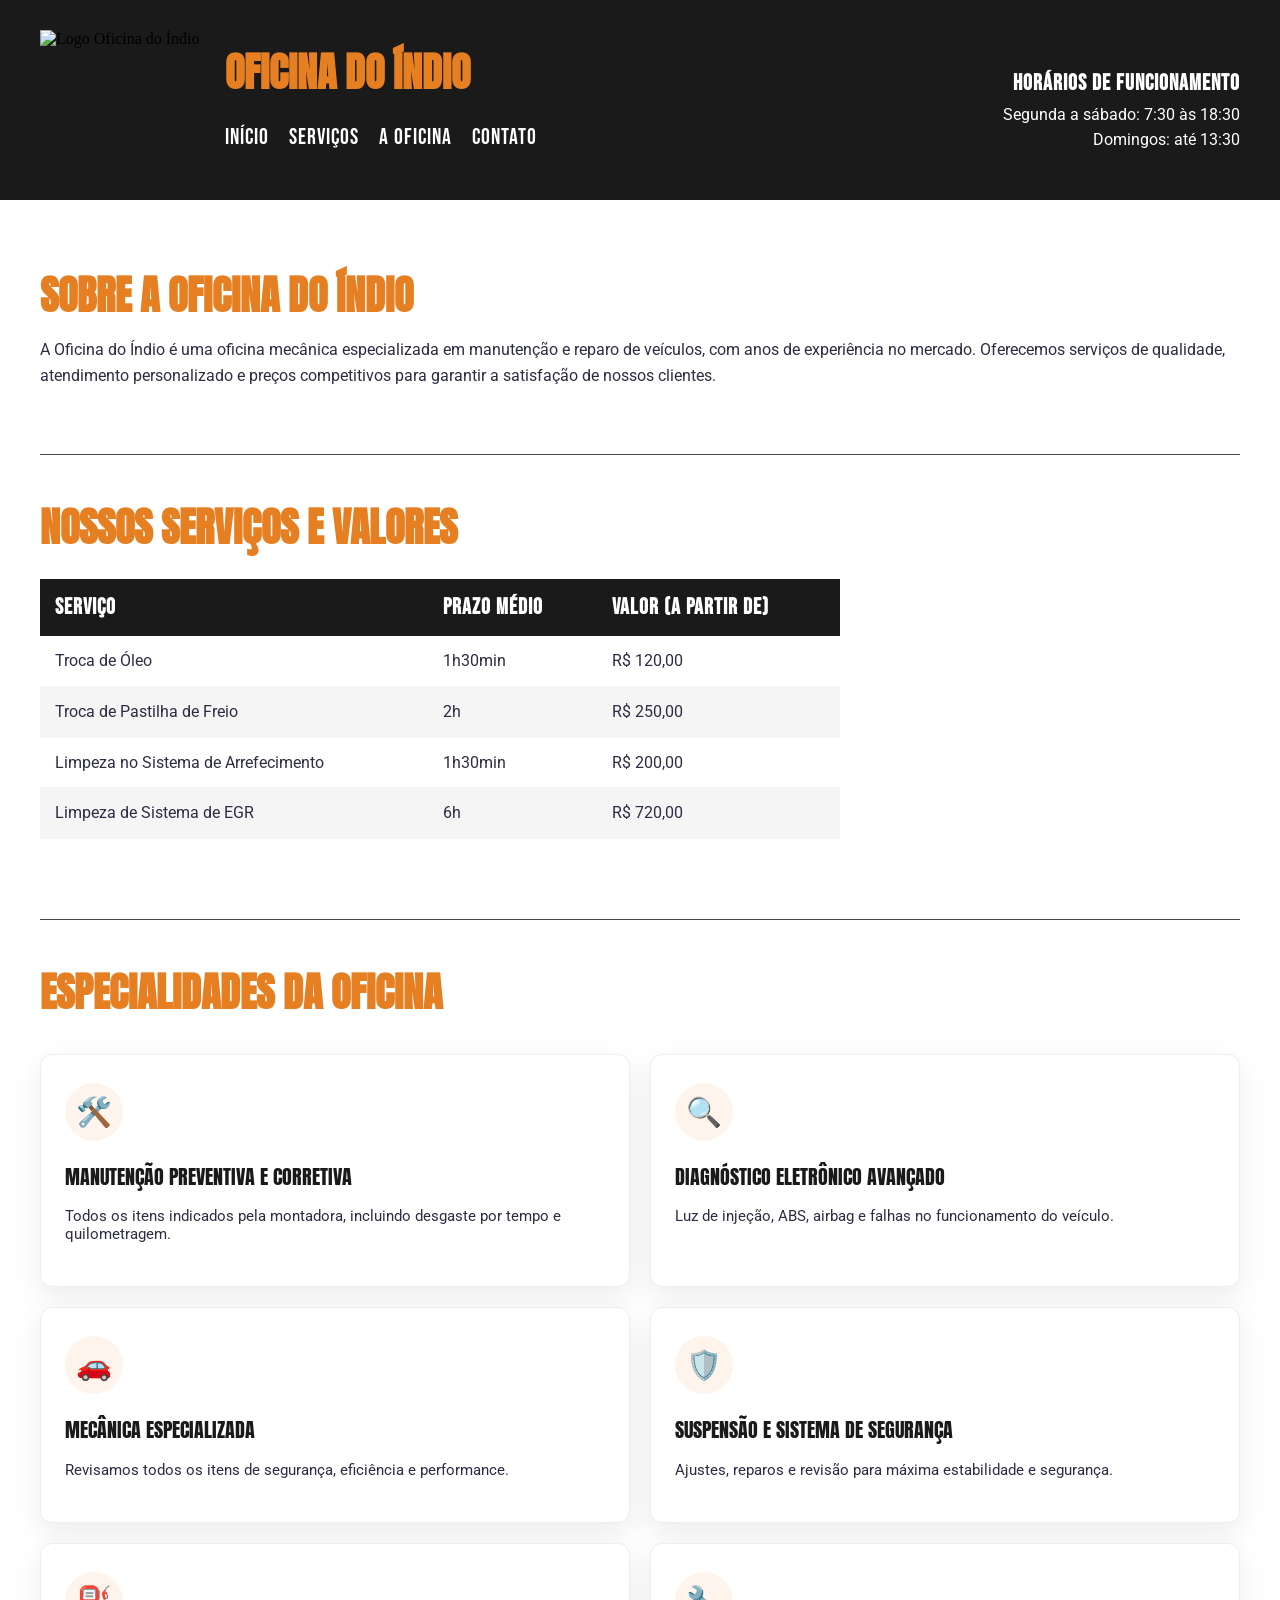
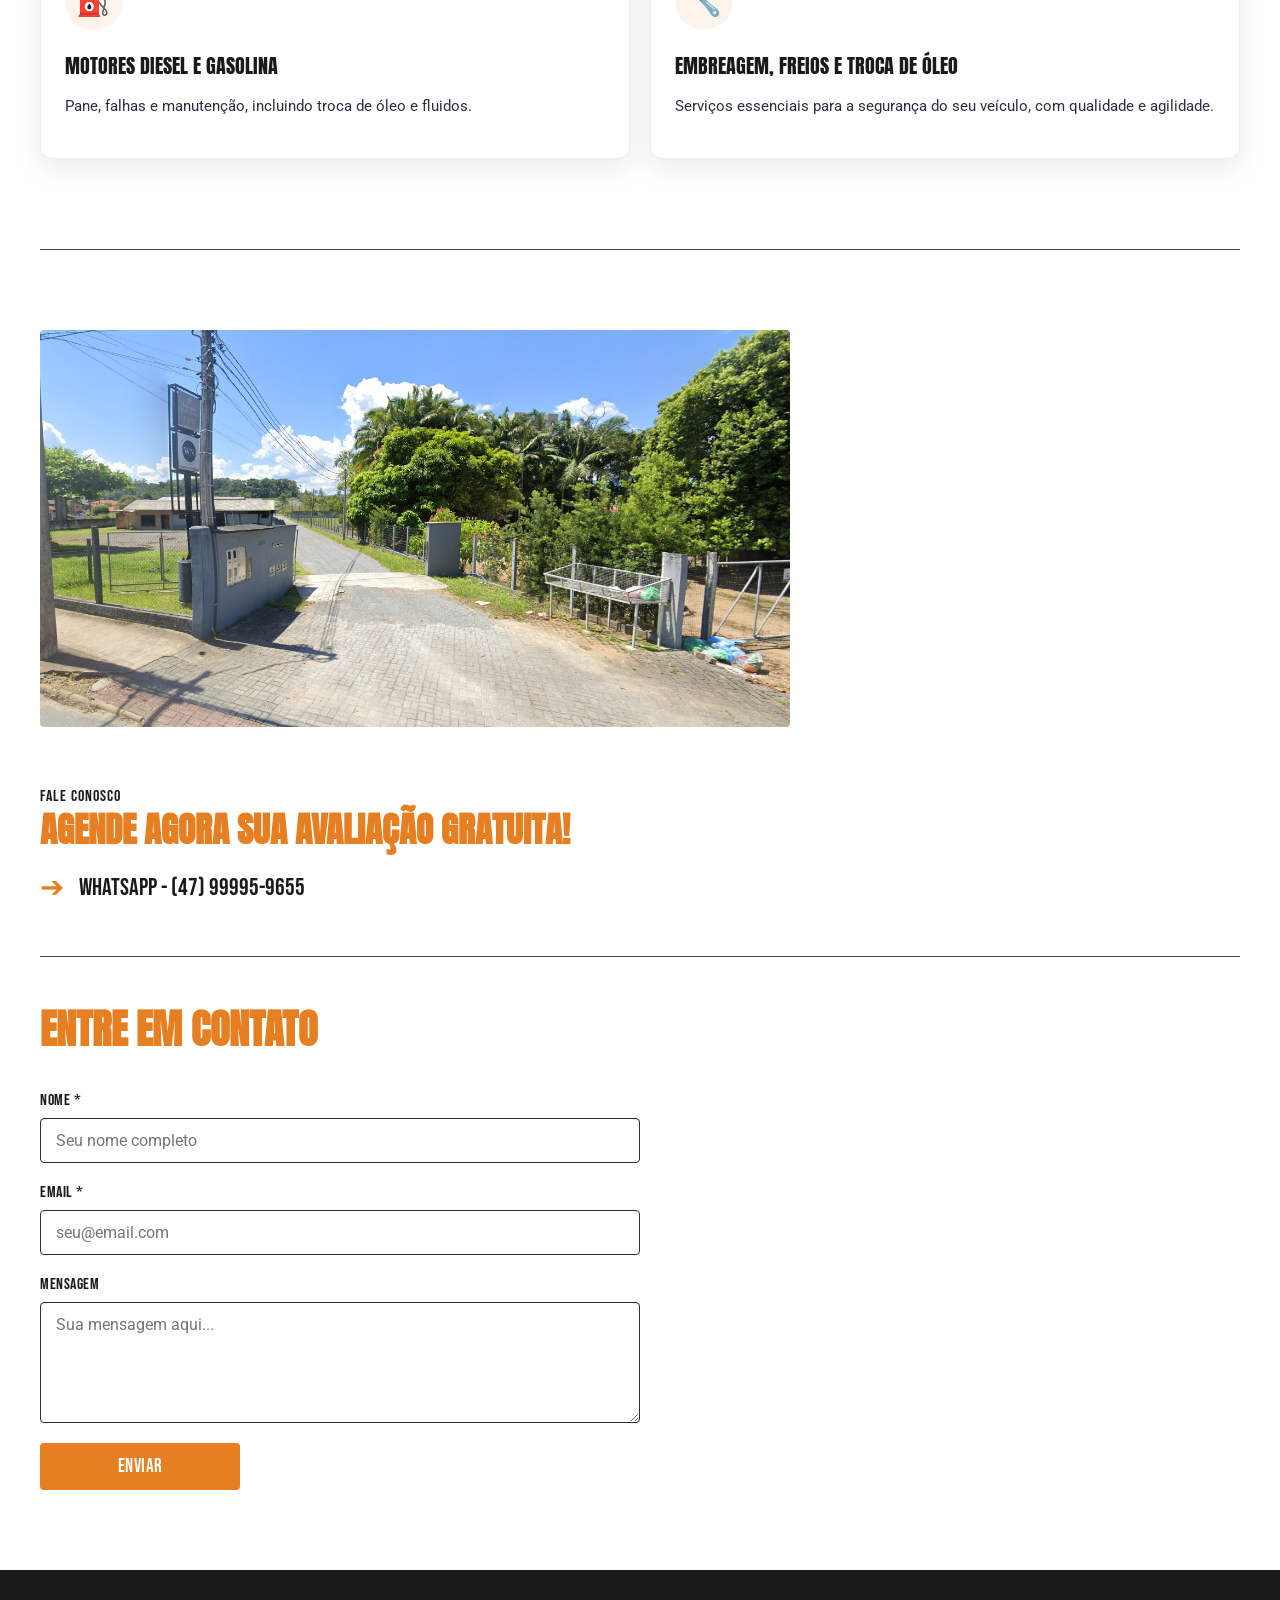
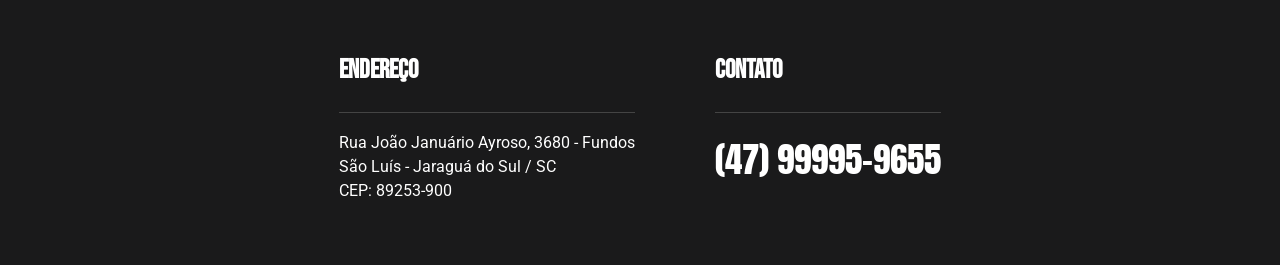
==== commit 204e65af: "Ajuste no serviços" ====
--- a/index.html
+++ b/index.html
@@ -1,4 +1,4 @@
-<!DOCTYPE html>
+<!doctype html>
 <html lang="pt-br">
   <head>
     <meta charset="UTF-8" />
@@ -32,7 +32,7 @@
               <a href="#">Início</a>
             </li>
             <li>
-              <a href="#">Serviços</a>
+              <a href="#tabela-precos">Serviços</a>
             </li>
             <li>
               <a
@@ -61,8 +61,8 @@
       <section id="sobre">
         <h2 class="titulo">Sobre a Oficina do Índio</h2>
         <p class="texto-corpo">
-          A Oficina do Índio é uma oficina mecânica especializada em manutenção e
-          reparo de veículos, com anos de experiência no mercado. Oferecemos
+          A Oficina do Índio é uma oficina mecânica especializada em manutenção
+          e reparo de veículos, com anos de experiência no mercado. Oferecemos
           serviços de qualidade, atendimento personalizado e preços competitivos
           para garantir a satisfação de nossos clientes.
         </p>
@@ -144,8 +144,8 @@
             <div class="card-icone">🔧</div>
             <h3>Embreagem, Freios e Troca de Óleo</h3>
             <p>
-              Serviços essenciais para a segurança do seu veículo, com qualidade e
-              agilidade.
+              Serviços essenciais para a segurança do seu veículo, com qualidade
+              e agilidade.
             </p>
           </article>
         </div>
@@ -236,4 +236,4 @@
       </div>
     </footer>
   </body>
-</html>+</html>
--- a/style.css
+++ b/style.css
@@ -52,6 +52,11 @@
   line-height: 1.1;
 }
 
+/* AJUSTE AQUI: Aumentei a margem para descer o menu */
+.conteudo-header nav {
+  margin-top: 30px;
+}
+
 .cabecalho-principal nav a {
   color: #ffffff !important;
   text-decoration: none;
@@ -224,7 +229,7 @@
   font-size: 1.8rem;
 }
 
-/* --- FORMULÁRIO (RESTAURADO) --- */
+/* --- FORMULÁRIO --- */
 .formulario {
   display: flex;
   flex-direction: column;
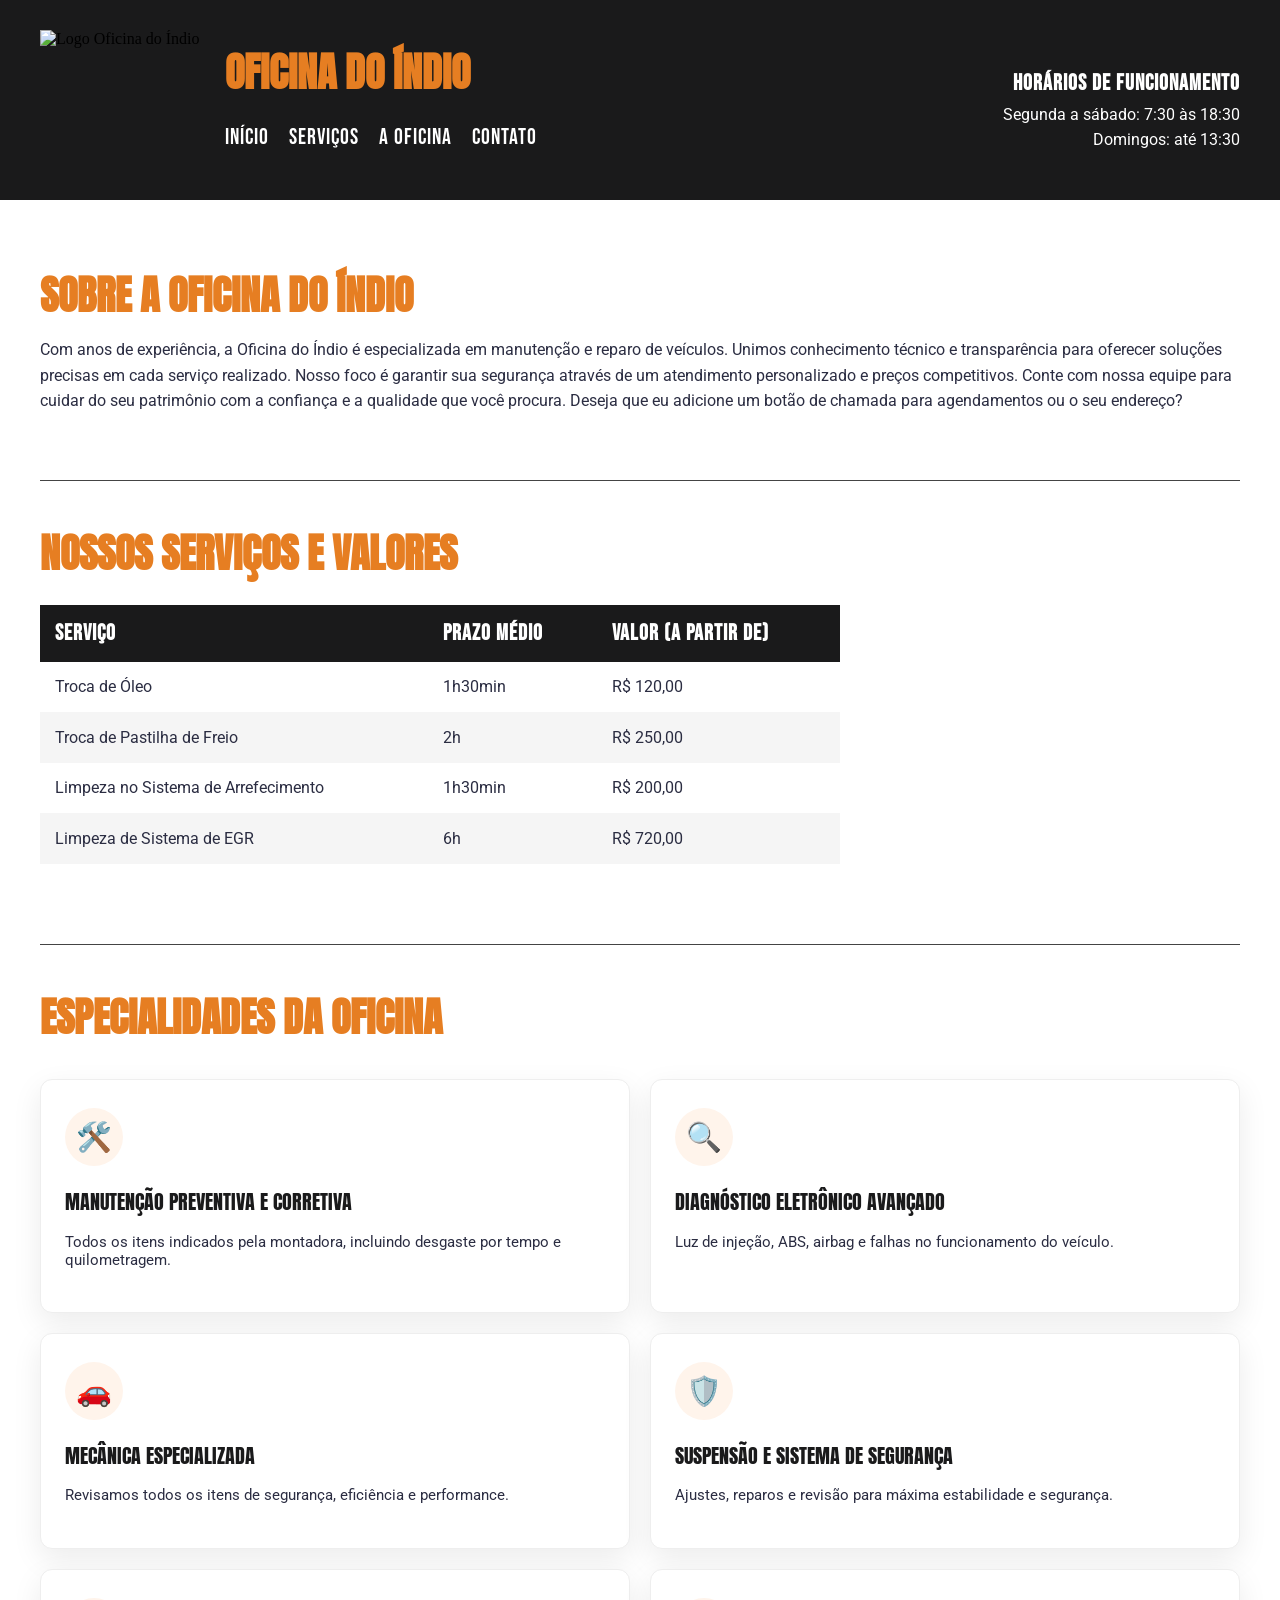
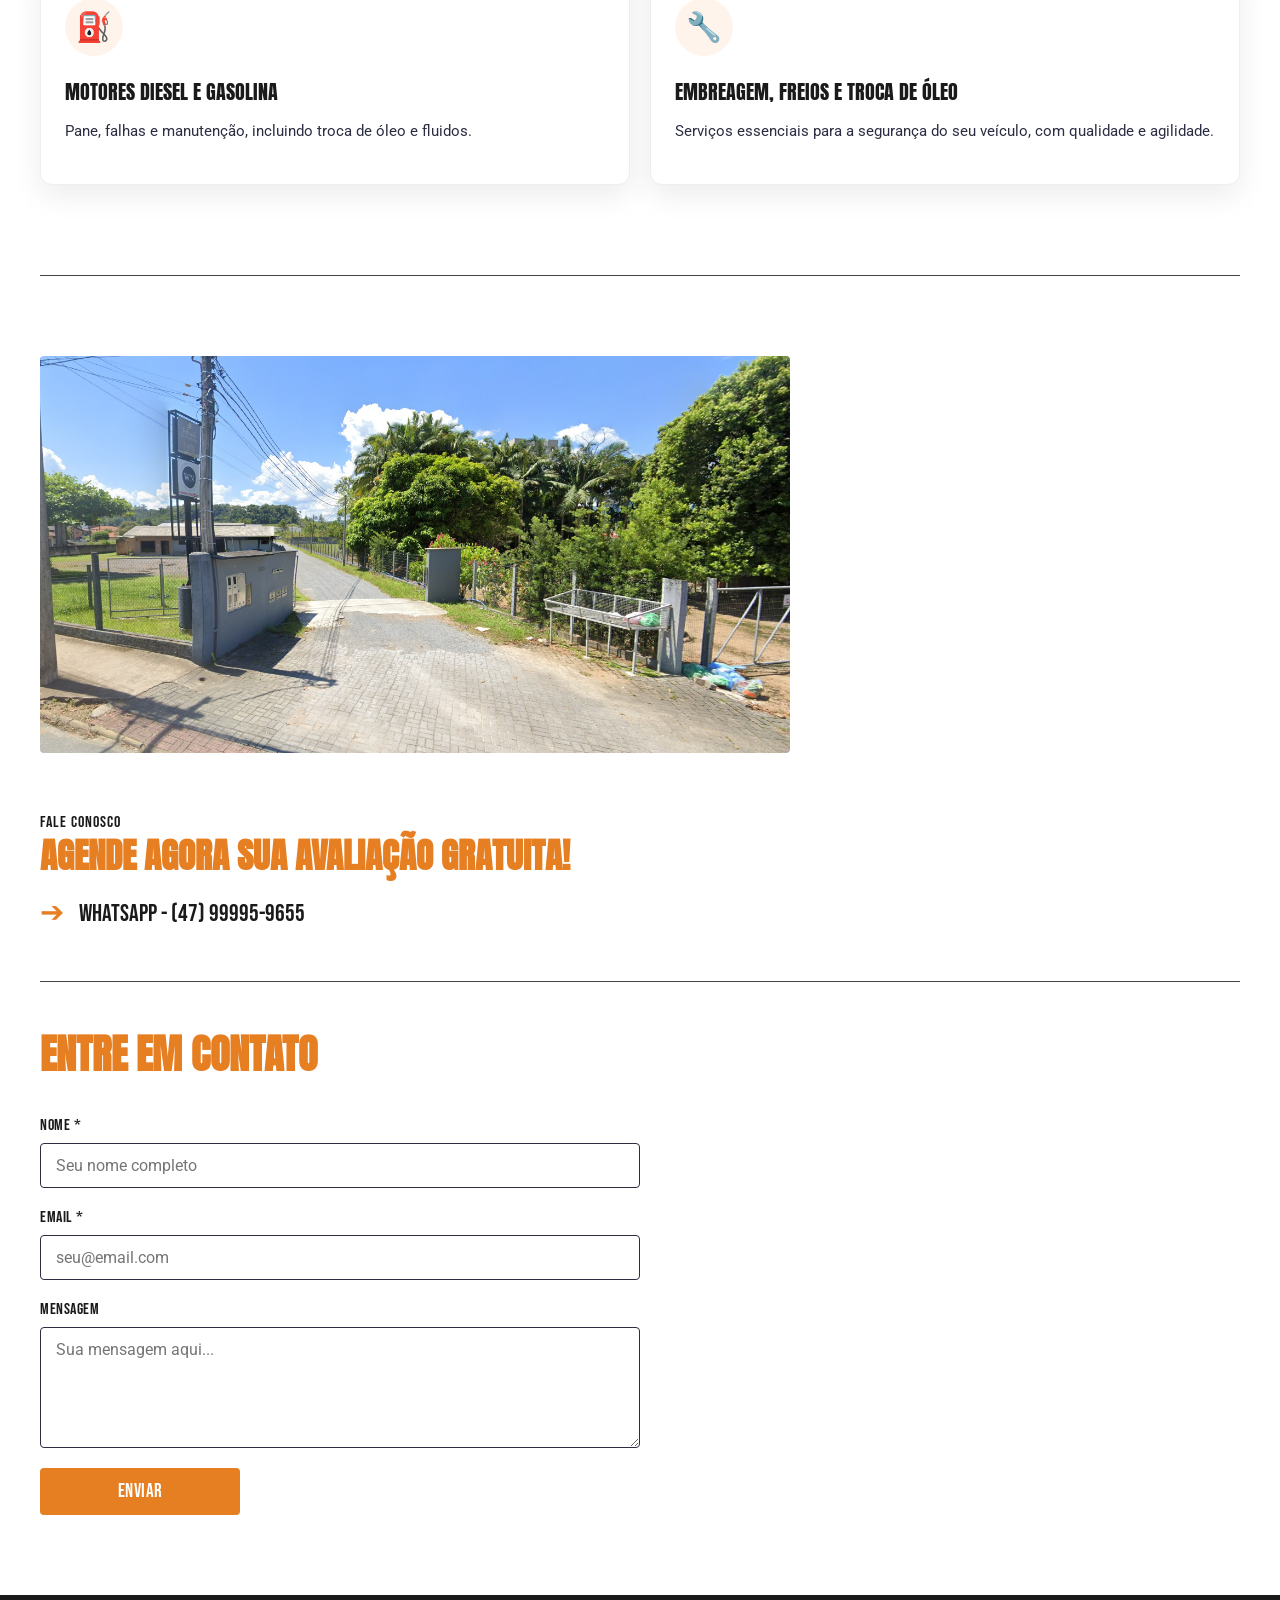
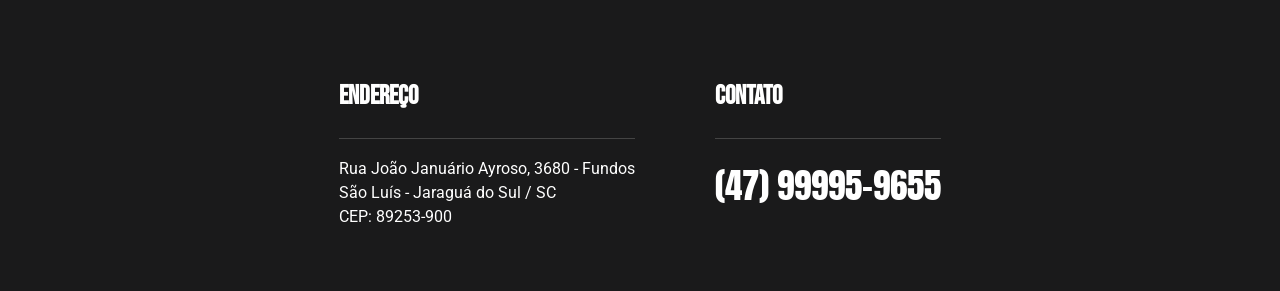
==== commit cc26f8cb: "Update index.html Ampliado o Texto e deixado mais profissional" ====
--- a/index.html
+++ b/index.html
@@ -29,7 +29,7 @@
             "
           >
             <li>
-              <a href="#">Início</a>
+              <a href="#sobre">Início</a>
             </li>
             <li>
               <a href="#tabela-precos">Serviços</a>
@@ -61,10 +61,9 @@
       <section id="sobre">
         <h2 class="titulo">Sobre a Oficina do Índio</h2>
         <p class="texto-corpo">
-          A Oficina do Índio é uma oficina mecânica especializada em manutenção
-          e reparo de veículos, com anos de experiência no mercado. Oferecemos
-          serviços de qualidade, atendimento personalizado e preços competitivos
-          para garantir a satisfação de nossos clientes.
+            Com anos de experiência, a Oficina do Índio é especializada em manutenção e reparo de veículos. Unimos conhecimento técnico e transparência para oferecer soluções precisas em cada serviço realizado.
+            Nosso foco é garantir sua segurança através de um atendimento personalizado e preços competitivos. Conte com nossa equipe para cuidar do seu patrimônio com a confiança e a qualidade que você procura.
+            Deseja que eu adicione um botão de chamada para agendamentos ou o seu endereço?
         </p>
       </section>
 
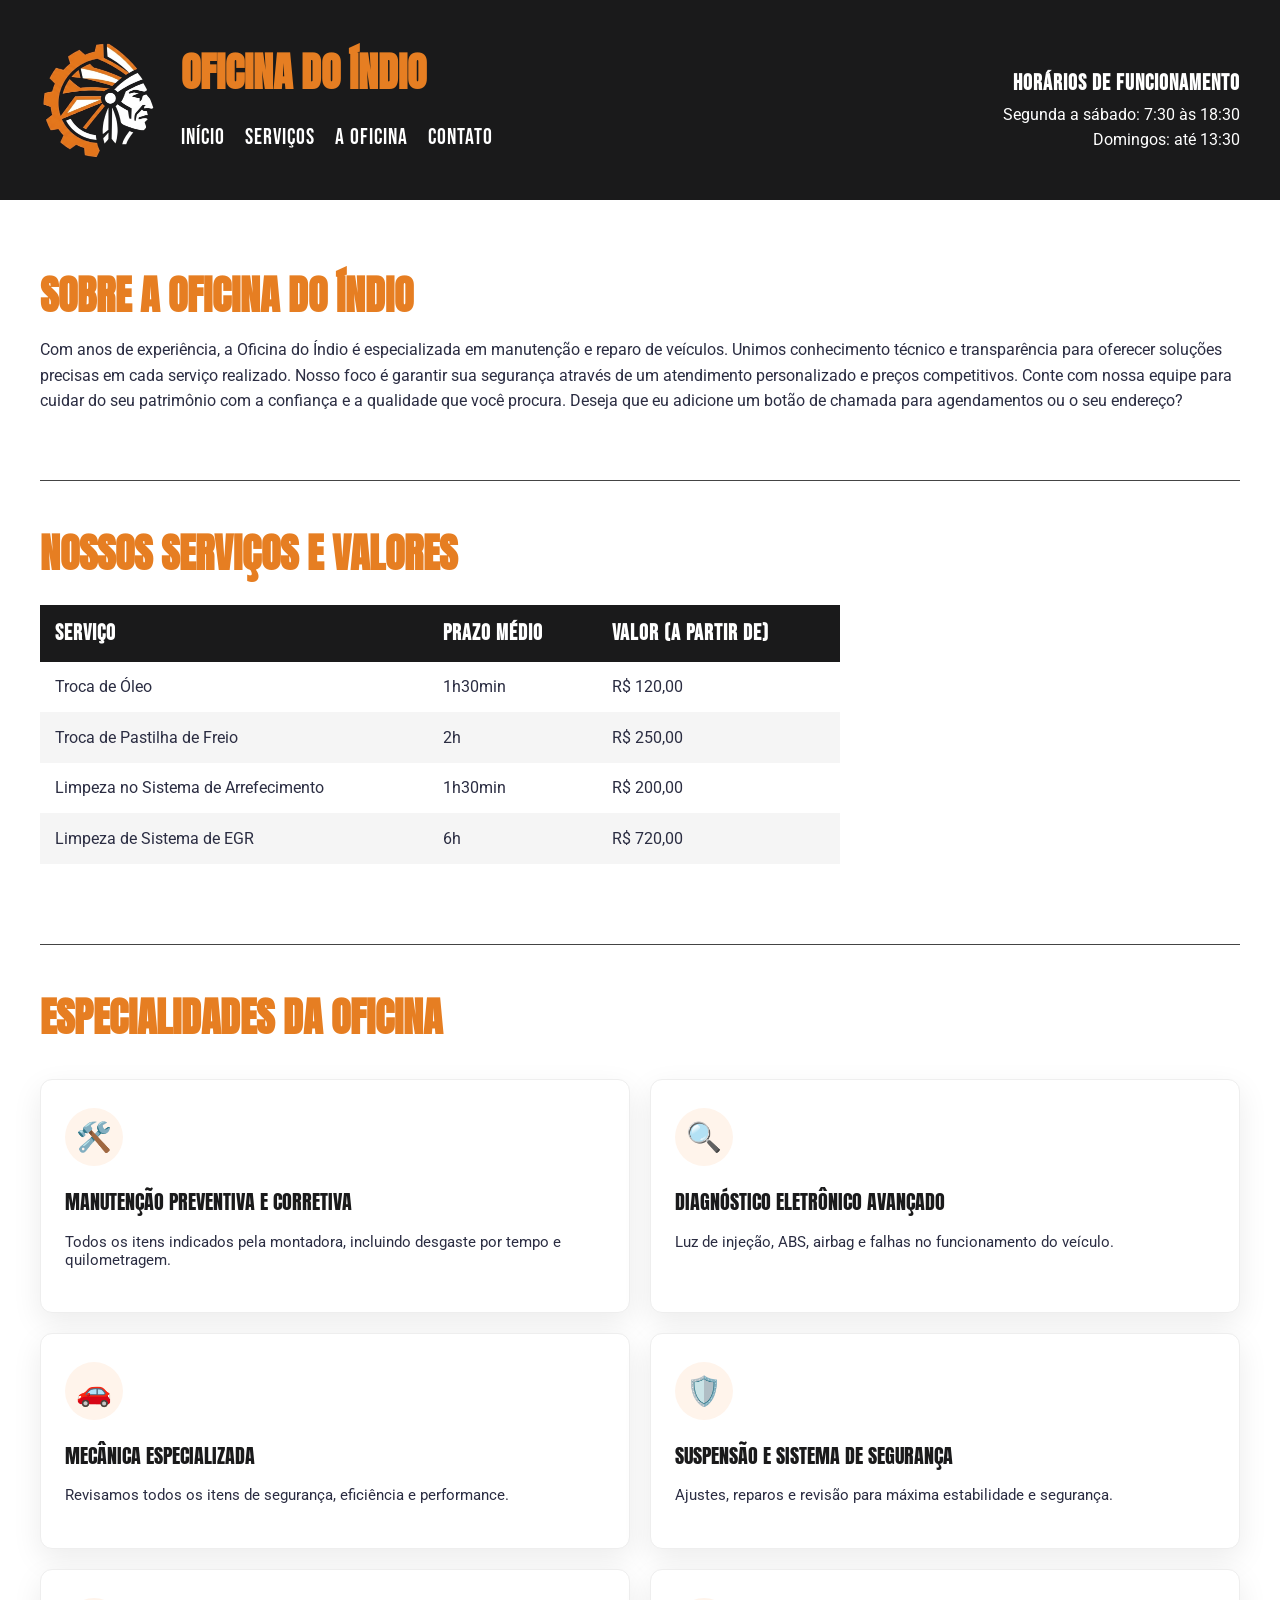
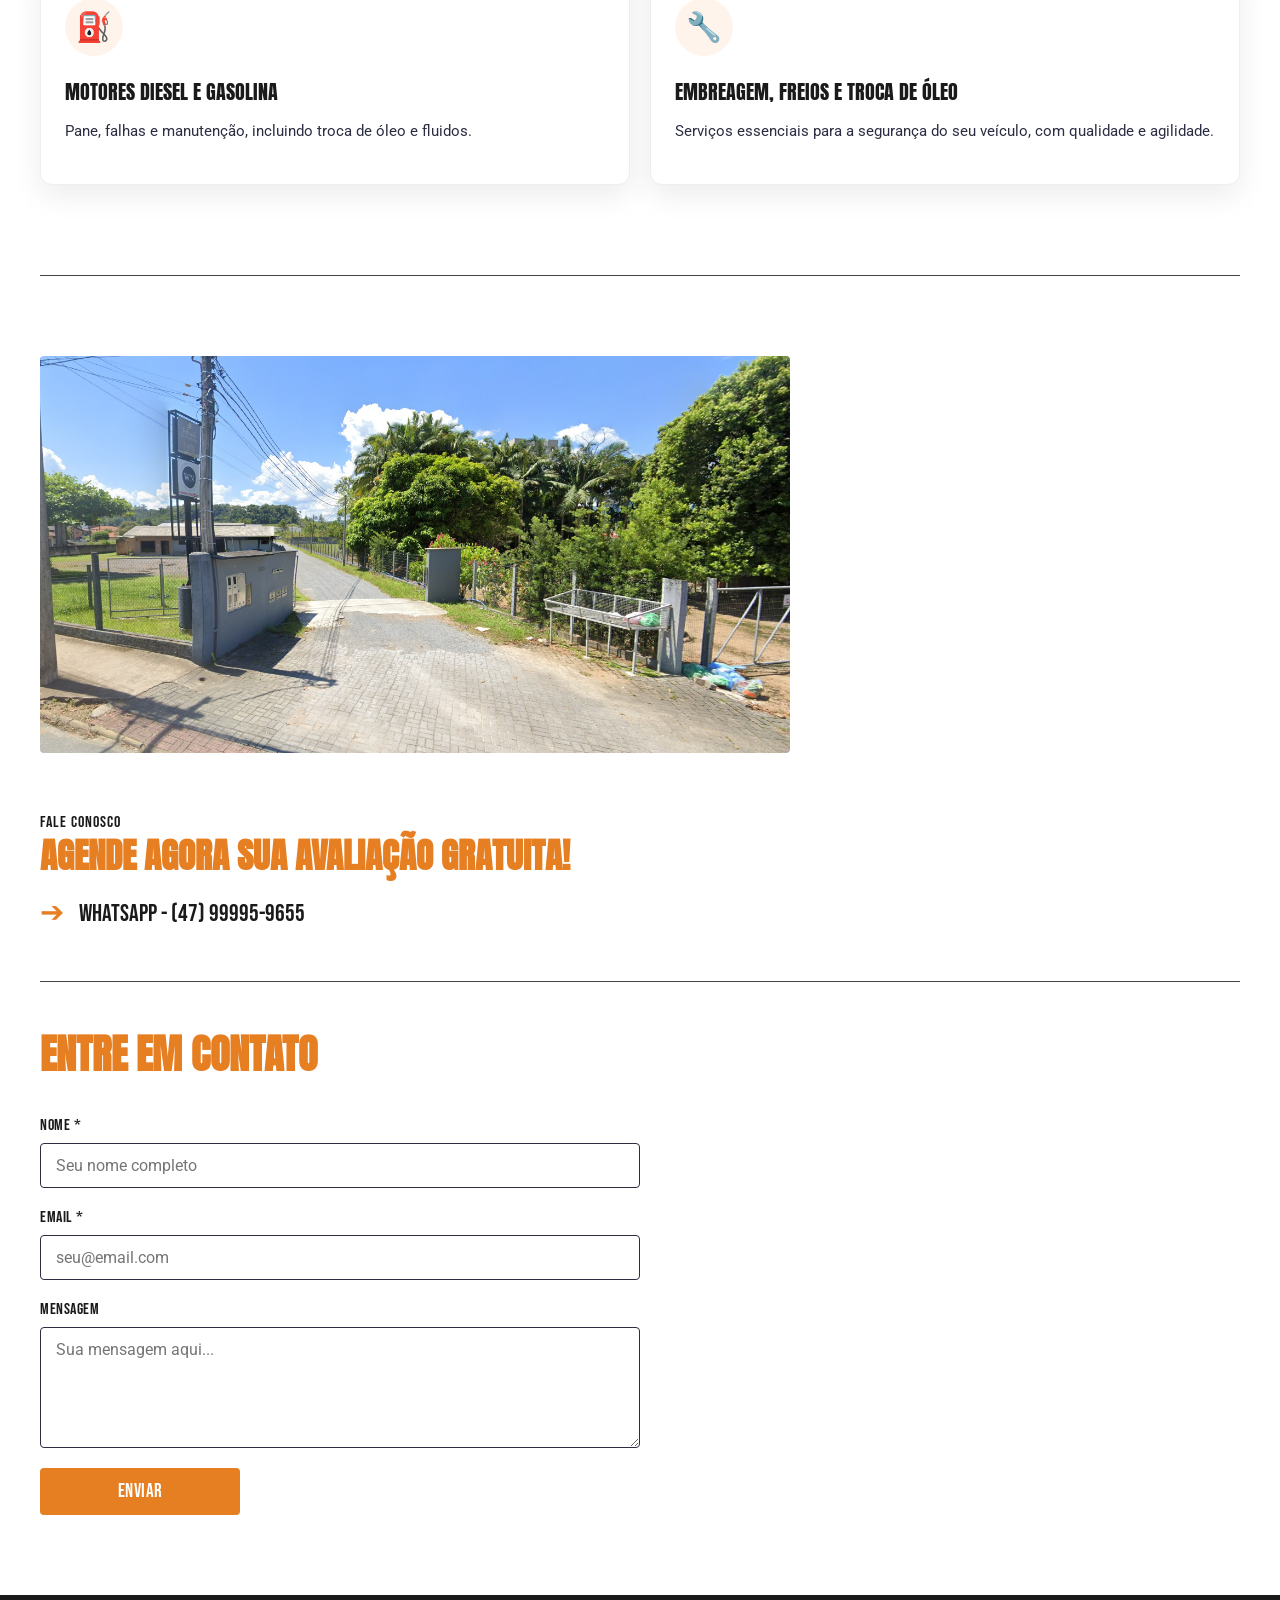
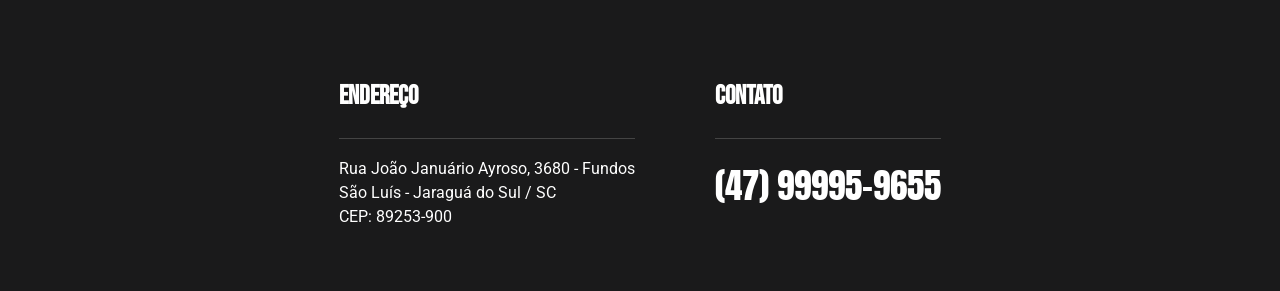
==== commit 7286348d: "Logo do site A logo do site não estava sendo mostrado por conta da barra invertida que estava sendo " ====
--- a/index.html
+++ b/index.html
@@ -13,7 +13,7 @@
   <body>
     <header class="cabecalho-principal">
       <div class="logo-site">
-        <img src="assets/Indio2.png" alt="Logo Oficina do Índio" />
+        <img src="assets\indio2.png" alt="Logo Oficina do Índio" />
       </div>
       <div class="conteudo-header">
         <h1 class="titulo">Oficina do Índio</h1>
